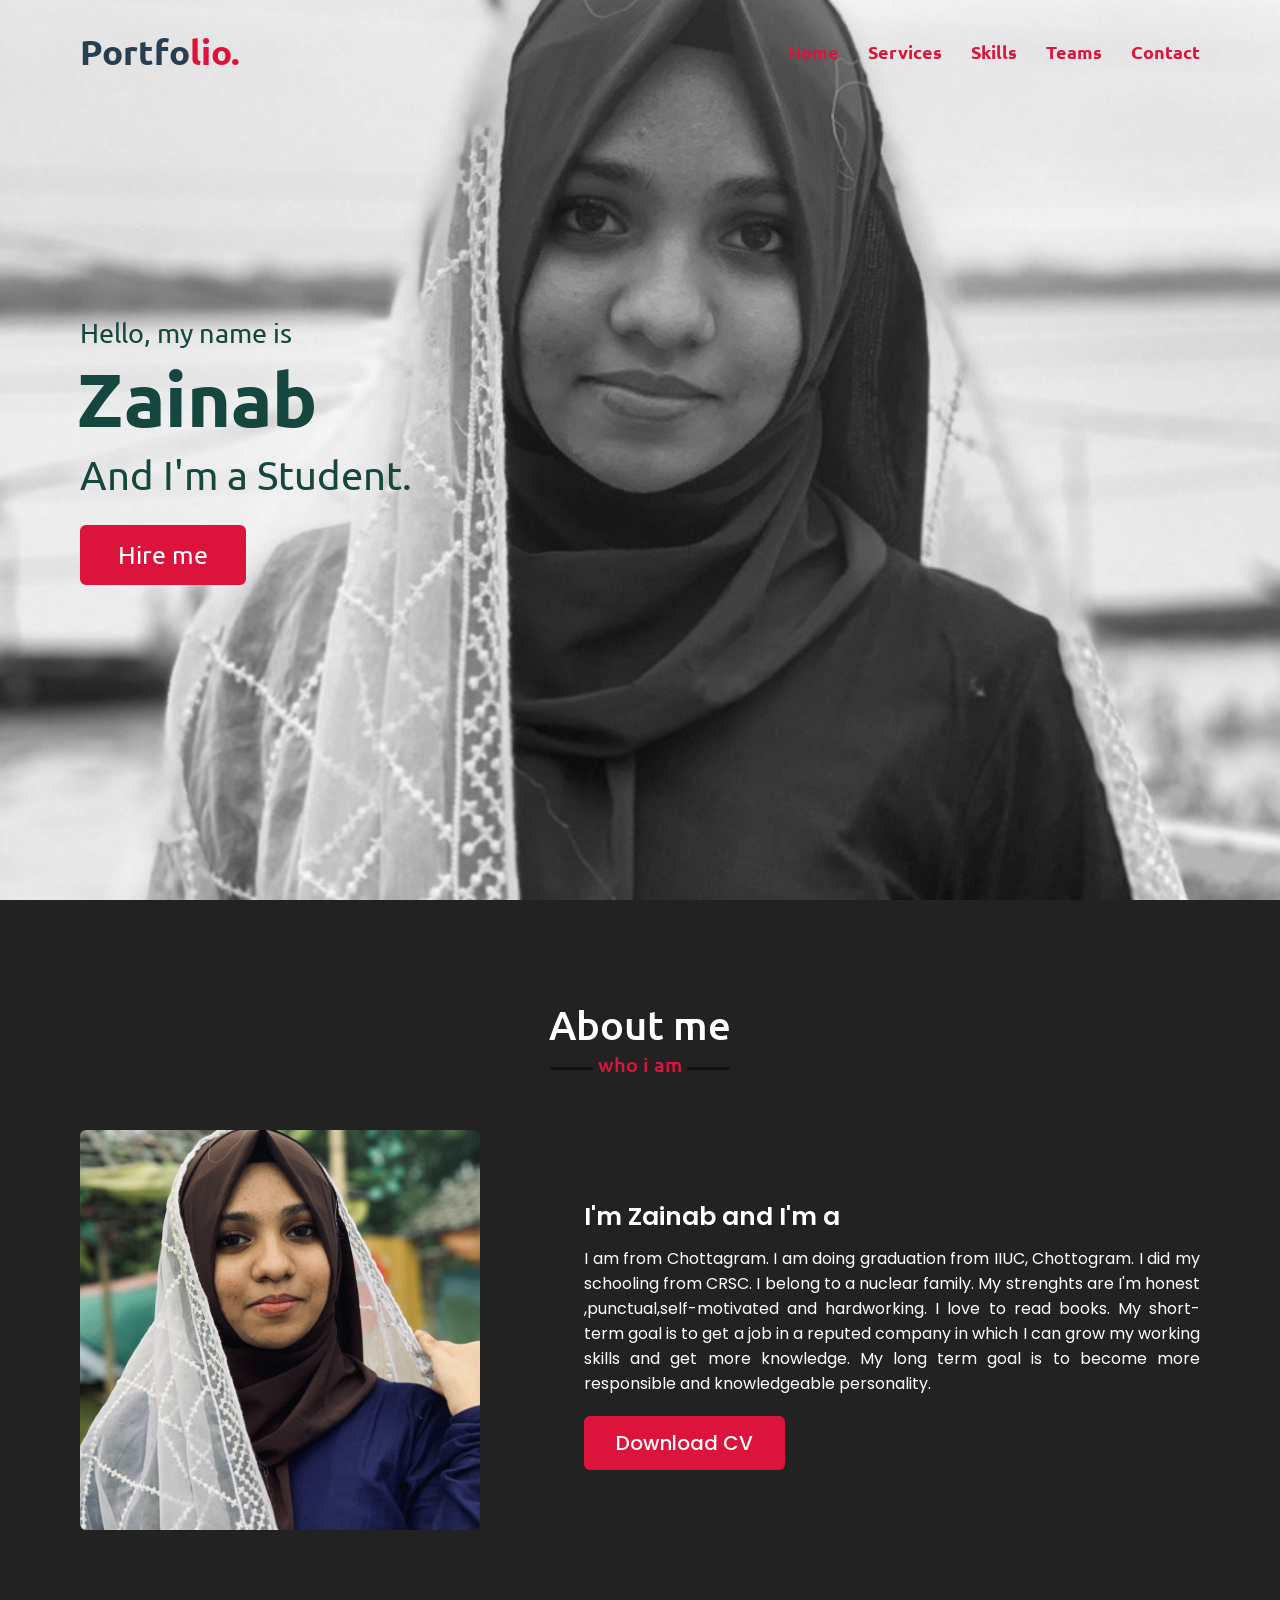
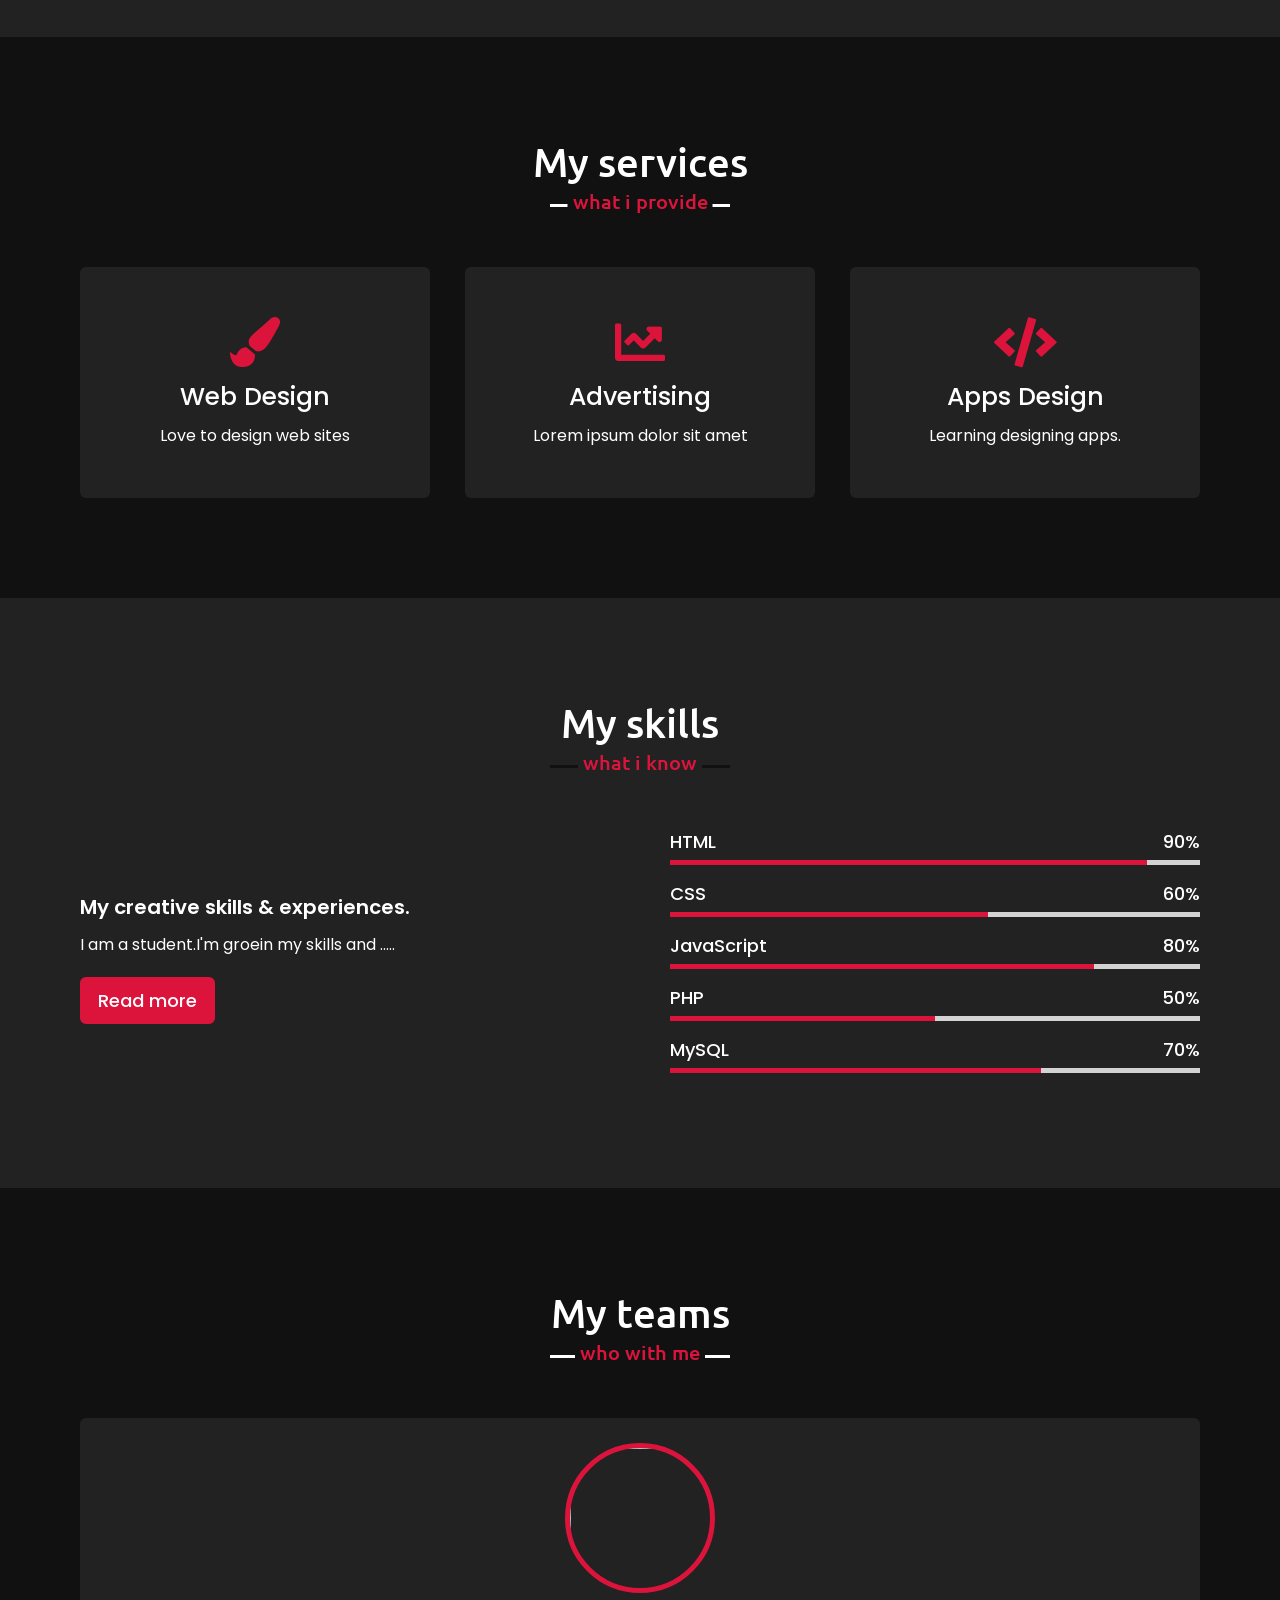
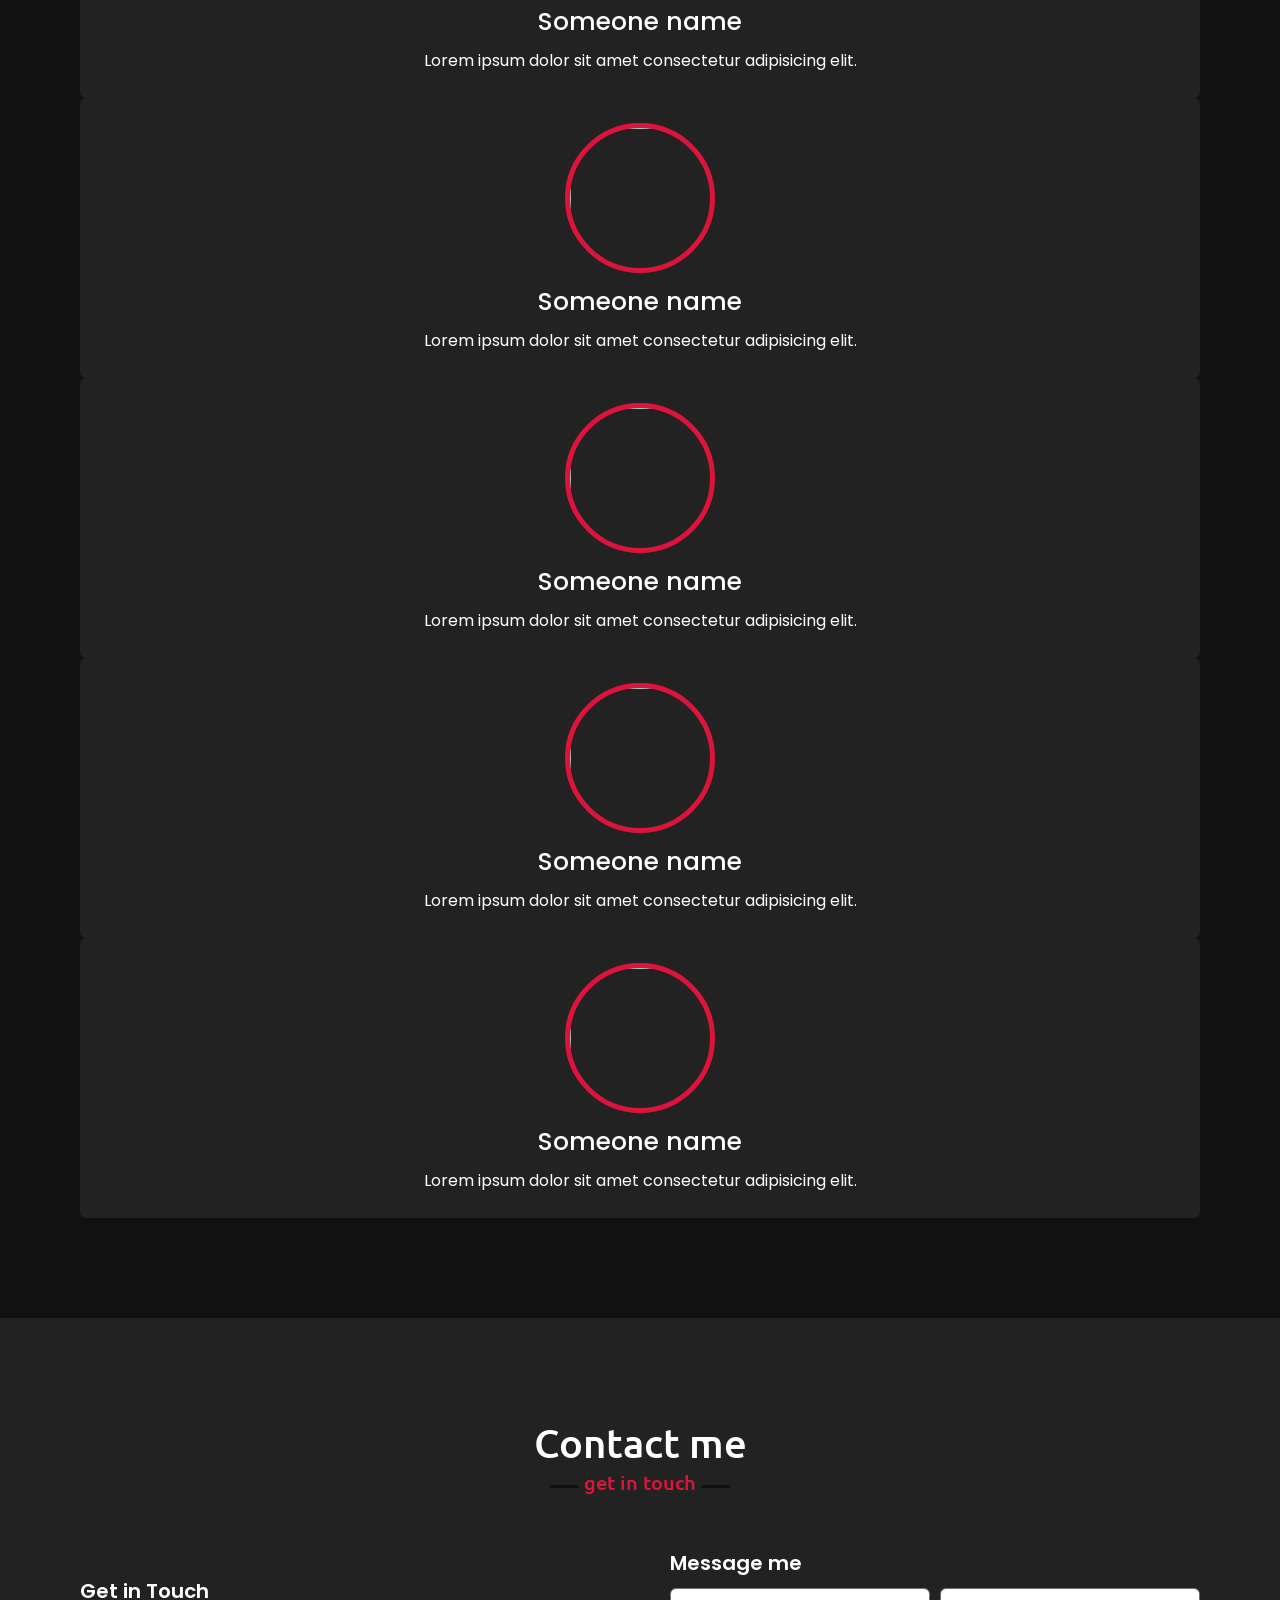
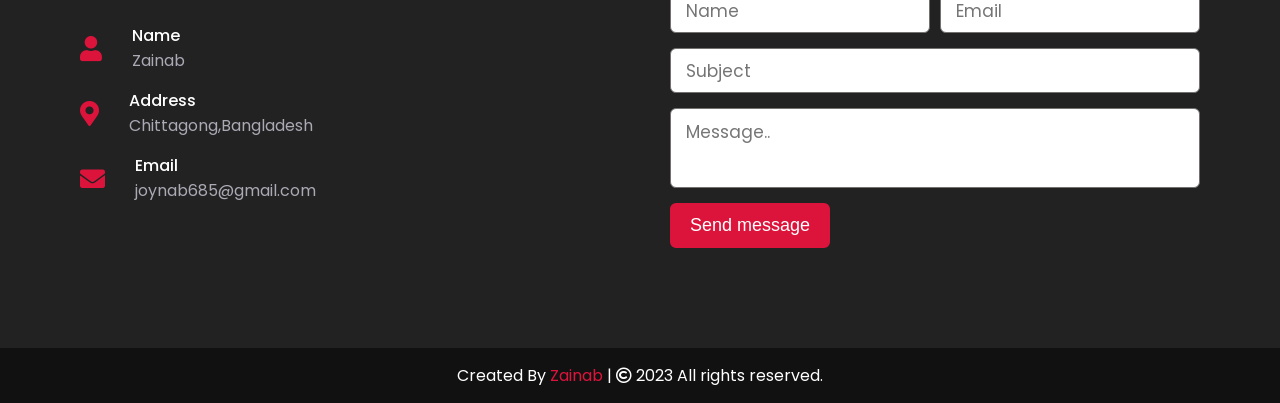
==== index.html @ d729c730 "Add files via upload" ====
<!DOCTYPE html>
<html lang="en">
<head>
    <meta charset="UTF-8">
    <meta http-equiv="X-UA-Compatible" content="IE=edge">
    <meta name="viewport" content="width=device-width, initial-scale=1.0">
    <link rel="stylesheet" href="index.css">
    <script src="index.js" defer></script>
    <link rel="stylesheet" href="https://cdnjs.cloudflare.com/ajax/libs/font-awesome/5.15.3/css/all.min.css"/>
    <title>PROTFOLIO</title>
    <link rel="shortcut icon" type="image/x-icon" href="img/moon.png">
 
</head>
<body>

    <div class="scroll-up-btn">
        <i class="fas fa-angle-up"></i>
    </div>
    <nav class="navbar">
        <div class="max-width">
            <div class="logo"><a href="#">Portfo<span>lio.</span></a></div>
            <ul class="menu">
                <li><a href="#home" class="menu-btn"><b>Home</b></a></li>
                <li><a href="#about" class="menu-btn"><b>Services</b></a></li>
                <li><a href="#skills" class="menu-btn"><b>Skills</b></a></li>
                <li><a href="#teams" class="menu-btn"><b>Teams</b></a></li>
                <li><a href="#contact" class="menu-btn"><b>Contact</b></a></li>
            </ul>
            <div class="menu-btn">
                <i class="fas fa-bars"></i>
            </div>
        </div>
    </nav>
    <!-- home section start -->
    <section class="home" id="home">
        <div class="max-width">
            <div class="home-content">
                <div class="text-1">Hello, my name is</div>
                <div class="text-2">Zainab</div>
                <div class="text-3">And I'm a Student.<span class="typing"></span></div>
                <a href="#">Hire me</a>
            </div>
        </div>
    </section>
    <!-- about section start -->
    <section class="about" id="about">
        <div class="max-width">
            <h2 class="title">About me</h2>
            <div class="about-content">
                <div class="column left">
                    <img src="img/p1.jpg" alt="">
                </div>
                <div class="column right">
                    <div class="text">I'm Zainab and I'm a <span class="typing-2"></span></div>
                    <p> I am from Chottagram. I am doing graduation from IIUC, Chottogram. I did my schooling from CRSC.
                        I belong to a nuclear family. My strenghts are I'm honest ,punctual,self-motivated and hardworking. 
                        I love to read books. My short-term goal is to get a job in a reputed company in which I can grow my working skills
                        and get more knowledge. My long term goal is to become more responsible and knowledgeable personality.</p>
                    <a href="resume.html">Download CV</a>
                </div>
            </div>
        </div>
    </section>
    <!-- services section start -->
    <section class="services" id="services">
        <div class="max-width">
            <h2 class="title">My services</h2>
            <div class="serv-content">
                <div class="card">
                    <div class="box">
                        <i class="fas fa-paint-brush"></i>
                        <div class="text">Web Design</div>
                        <p>Love to design web sites</p>
                    </div>
                </div>
                <div class="card">
                    <div class="box">
                        <i class="fas fa-chart-line"></i>
                        <div class="text">Advertising</div>
                        <p>Lorem ipsum dolor sit amet </p>
                    </div>
                </div>
                <div class="card">
                    <div class="box">
                        <i class="fas fa-code"></i>
                        <div class="text">Apps Design</div>
                        <p>Learning designing apps.</p>
                    </div>
                </div>
               </div>
            </div>
        </div>
    </section>
    <!-- skills section start -->
    <section class="skills" id="skills">
        <div class="max-width">
            <h2 class="title">My skills</h2>
            <div class="skills-content">
                <div class="column left">
                    <div class="text">My creative skills & experiences.</div>
                    <p>I am a student.I'm groein my skills and .....</p>
                    <a href="#">Read more</a>
                </div>
                <div class="column right">
                    <div class="bars">
                        <div class="info">
                            <span>HTML</span>
                            <span>90%</span>
                        </div>
                        <div class="line html"></div>
                    </div>
                    <div class="bars">
                        <div class="info">
                            <span>CSS</span>
                            <span>60%</span>
                        </div>
                        <div class="line css"></div>
                    </div>
                    <div class="bars">
                        <div class="info">
                            <span>JavaScript</span>
                            <span>80%</span>
                        </div>
                        <div class="line js"></div>
                    </div>
                    <div class="bars">
                        <div class="info">
                            <span>PHP</span>
                            <span>50%</span>
                        </div>
                        <div class="line php"></div>
                    </div>
                    <div class="bars">
                        <div class="info">
                            <span>MySQL</span>
                            <span>70%</span>
                        </div>
                        <div class="line mysql"></div>
                    </div>
                </div>
            </div>
        </div>
    </section>
    <!-- teams section start -->
    <section class="teams" id="teams">
        <div class="max-width">
            <h2 class="title">My teams</h2>
            <div class="carousel owl-carousel">
                <div class="card">
                    <div class="box">
                        <img src="images/profile-1.jpeg" alt="">
                        <div class="text">Someone name</div>
                        <p>Lorem ipsum dolor sit amet consectetur adipisicing elit.</p>
                    </div>
                </div>
                <div class="card">
                    <div class="box">
                        <img src="images/profile-2.jpeg" alt="">
                        <div class="text">Someone name</div>
                        <p>Lorem ipsum dolor sit amet consectetur adipisicing elit.</p>
                    </div>
                </div>
                <div class="card">
                    <div class="box">
                        <img src="images/profile-3.jpeg" alt="">
                        <div class="text">Someone name</div>
                        <p>Lorem ipsum dolor sit amet consectetur adipisicing elit.</p>
                    </div>
                </div>
                <div class="card">
                    <div class="box">
                        <img src="images/profile-4.jpeg" alt="">
                        <div class="text">Someone name</div>
                        <p>Lorem ipsum dolor sit amet consectetur adipisicing elit.</p>
                    </div>
                </div>
                <div class="card">
                    <div class="box">
                        <img src="images/profile-5.jpeg" alt="">
                        <div class="text">Someone name</div>
                        <p>Lorem ipsum dolor sit amet consectetur adipisicing elit.</p>
                    </div>
                </div>
            </div>
        </div>
    </section>
    <!-- contact section start -->
    <section class="contact" id="contact">
        <div class="max-width">
            <h2 class="title">Contact me</h2>
            <div class="contact-content">
                <div class="column left">
                    <div class="text">Get in Touch</div>
                    <p .............. </p>
                    <div class="icons">
                        <div class="row">
                            <i class="fas fa-user"></i>
                            <div class="info">
                                <div class="head">Name</div>
                                <div class="sub-title">Zainab</div>
                            </div>
                        </div>
                        <div class="row">
                            <i class="fas fa-map-marker-alt"></i>
                            <div class="info">
                                <div class="head">Address</div>
                                <div class="sub-title">Chittagong,Bangladesh</div>
                            </div>
                        </div>
                        <div class="row">
                            <i class="fas fa-envelope"></i>
                            <div class="info">
                                <div class="head">Email</div>
                                <div class="sub-title">joynab685@gmail.com</div>
                            </div>
                        </div>
                    </div>
                </div>
                <div class="column right">
                    <div class="text">Message me</div>
                    <form action="#">
                        <div class="fields">
                            <div class="field name">
                                <input type="text" placeholder="Name" required>
                            </div>
                            <div class="field email">
                                <input type="email" placeholder="Email" required>
                            </div>
                        </div>
                        <div class="field">
                            <input type="text" placeholder="Subject" required>
                        </div>
                        <div class="field textarea">
                            <textarea cols="30" rows="10" placeholder="Message.." required></textarea>
                        </div>
                        <div class="button-area">
                            <button type="submit">Send message</button>
                        </div>
                    </form>
                </div>
            </div>
        </div>
    </section>
    <!-- footer section start -->
    <footer>
        <span>Created By <a href="https://github.com/zainab-github">Zainab</a> | <span class="far fa-copyright"></span> 2023 All rights reserved.</span>
    </footer>





</body>
</html>
---- index.css ----
/*  import google fonts */
@import url("https://fonts.googleapis.com/css2?family=Poppins:wght@400;500;600;700&family=Ubuntu:wght@400;500;700&display=swap");
* {
  margin: 0;
  padding: 0;
  box-sizing: border-box;
  text-decoration: none;
}
body {
  background-color: #222;
  color: white;
}
html {
  scroll-behavior: smooth;
}
/* custom scroll bar */
::-webkit-scrollbar {
  width: 10px;
}
::-webkit-scrollbar-track {
  background: rgb(52, 62, 67);
}
::-webkit-scrollbar-thumb {
  background: #888;
}
::-webkit-scrollbar-thumb:hover {
  background: #555;
}
/* all similar content styling codes */
section {
  padding: 100px 0;
}
.max-width {
  max-width: 1300px;
  padding: 0 80px;
  margin: auto;
}
.about,
.services,
.skills,
.teams,
.contact,
footer {
  font-family: "Poppins", sans-serif;
}
.about .about-content,
.services .serv-content,
.skills .skills-content,
.contact .contact-content {
  display: flex;
  flex-wrap: wrap;
  align-items: center;
  justify-content: space-between;
}
section .title {
  position: relative;
  text-align: center;
  font-size: 40px;
  font-weight: 500;
  margin-bottom: 60px;
  padding-bottom: 20px;
  font-family: "Ubuntu", sans-serif;
}
section .title::before {
  content: "";
  position: absolute;
  bottom: 0px;
  left: 50%;
  width: 180px;
  height: 3px;
  background: #111;
  transform: translateX(-50%);
}
section .title::after {
  position: absolute;
  bottom: -8px;
  left: 50%;
  font-size: 20px;
  color: crimson;
  padding: 0 5px;
  background: #222;
  transform: translateX(-50%);
}
/* navbar styling */
.navbar {
  position: fixed;
  width: 100%;
  z-index: 999;
  padding: 30px 0;
  font-family: "Ubuntu", sans-serif;
  transition: all 0.3s ease;
}
.navbar.sticky {
  padding: 15px 0;
  background: crimson;
}
.navbar .max-width {
  display: flex;
  align-items: center;
  justify-content: space-between;
}
.navbar .logo a {
  color: #273f4e;
  font-size: 35px;
  font-weight: 600;
}
.navbar .logo a span {
  color: crimson;
  transition: all 0.3s ease;
}
.navbar.sticky .logo a span {
  color: #2d1515;
}
.navbar .menu li {
  list-style: none;
  display: inline-block;
}
.navbar .menu li a {
  display: block;
  color: crimson;
  font-size: 18px;
  font-weight: 500;
  margin-left: 25px;
  transition: color 0.3s ease;
}
.navbar .menu li a:hover {
  color: #273f4e;
}
.navbar.sticky .menu li a:hover {
  color: #fff;
}
/* menu btn styling */
.menu-btn {
  color: #1e3e52;
  font-size: 23px;
  cursor: pointer;
  display: none;
}
.scroll-up-btn {
  position: fixed;
  height: 45px;
  width: 42px;
  background: crimson;
  right: 30px;
  bottom: 10px;
  text-align: center;
  line-height: 45px;
  color: #fff;
  z-index: 9999;
  font-size: 30px;
  border-radius: 6px;
  border-bottom-width: 2px;
  cursor: pointer;
  opacity: 0;
  pointer-events: none;
  transition: all 0.3s ease;
}
.scroll-up-btn.show {
  bottom: 30px;
  opacity: 1;
  pointer-events: auto;
}
.scroll-up-btn:hover {
  filter: brightness(90%);
}
/* home section styling */
.home {
  display: flex;
  background: url("img/s3.jpg") no-repeat center;
  height: 100vh;
  color: #16473e;
  min-height: 500px;
  background-size: cover;
  background-attachment: fixed;
  font-family: "Ubuntu", sans-serif;
}
.home .max-width {
  width: 100%;
  display: flex;
}
.home .max-width .row {
  margin-right: 0;
}
.home .home-content .text-1 {
  font-size: 27px;
}
.home .home-content .text-2 {
  font-size: 75px;
  font-weight: 600;
  margin-left: -3px;
}
.home .home-content .text-3 {
  font-size: 40px;
  margin: 5px 0;
}
.home .home-content .text-3 span {
  color: crimson;
  font-weight: 500;
}
.home .home-content a {
  display: inline-block;
  background: crimson;
  color: #fff;
  font-size: 25px;
  padding: 12px 36px;
  margin-top: 20px;
  font-weight: 400;
  border-radius: 6px;
  border: 2px solid crimson;
  transition: all 0.3s ease;
}
.home .home-content a:hover {
  color: crimson;
  background: none;
}
/* about section styling */
.about .title::after {
  content: "who i am";
}
.about .about-content .left {
  width: 45%;
}
.about .about-content .left img {
  height: 400px;
  width: 400px;
  object-fit: cover;
  border-radius: 6px;
}
.about .about-content .right {
  width: 55%;
}
.about .about-content .right .text {
  font-size: 25px;
  font-weight: 600;
  margin-bottom: 10px;
}
.about .about-content .right .text span {
  color: crimson;
}
.about .about-content .right p {
  text-align: justify;
}
.about .about-content .right a {
  display: inline-block;
  background: crimson;
  color: #fff;
  font-size: 20px;
  font-weight: 500;
  padding: 10px 30px;
  margin-top: 20px;
  border-radius: 6px;
  border: 2px solid crimson;
  transition: all 0.3s ease;
}
.about .about-content .right a:hover {
  color: crimson;
  background: none;
}
/* services section styling */
.services,
.teams {
  color: #fff;
  background: #111;
}
.services .title::before,
.teams .title::before {
  background: #fff;
}
.services .title::after,
.teams .title::after {
  background: #111;
  content: "what i provide";
}
.services .serv-content .card {
  width: calc(33% - 20px);
  background: #222;
  text-align: center;
  border-radius: 6px;
  padding: 50px 25px;
  cursor: pointer;
  transition: all 0.3s ease;
}
.services .serv-content .card:hover {
  background: crimson;
}
.services .serv-content .card .box {
  transition: all 0.3s ease;
}
.services .serv-content .card:hover .box {
  transform: scale(1.05);
}
.services .serv-content .card i {
  font-size: 50px;
  color: crimson;
  transition: color 0.3s ease;
}
.services .serv-content .card:hover i {
  color: #fff;
}
.services .serv-content .card .text {
  font-size: 25px;
  font-weight: 500;
  margin: 10px 0 7px 0;
}
/* skills section styling */
.skills .title::after {
  content: "what i know";
}
.skills .skills-content .column {
  width: calc(50% - 30px);
}
.skills .skills-content .left .text {
  font-size: 20px;
  font-weight: 600;
  margin-bottom: 10px;
}
.skills .skills-content .left p {
  text-align: justify;
}
.skills .skills-content .left a {
  display: inline-block;
  background: crimson;
  color: #fff;
  font-size: 18px;
  font-weight: 500;
  padding: 8px 16px;
  margin-top: 20px;
  border-radius: 6px;
  border: 2px solid crimson;
  transition: all 0.3s ease;
}
.skills .skills-content .left a:hover {
  color: crimson;
  background: none;
}
.skills .skills-content .right .bars {
  margin-bottom: 15px;
}
.skills .skills-content .right .info {
  display: flex;
  margin-bottom: 5px;
  align-items: center;
  justify-content: space-between;
}
.skills .skills-content .right span {
  font-weight: 500;
  font-size: 18px;
}
.skills .skills-content .right .line {
  height: 5px;
  width: 100%;
  background: lightgrey;
  position: relative;
}
.skills .skills-content .right .line::before {
  content: "";
  position: absolute;
  height: 100%;
  left: 0;
  top: 0;
  background: crimson;
}
.skills-content .right .html::before {
  width: 90%;
}
.skills-content .right .css::before {
  width: 60%;
}
.skills-content .right .js::before {
  width: 80%;
}
.skills-content .right .php::before {
  width: 50%;
}
.skills-content .right .mysql::before {
  width: 70%;
}
/* teams section styling */
.teams .title::after {
  content: "who with me";
}
.teams .carousel .card {
  background: #222;
  border-radius: 6px;
  padding: 25px 35px;
  text-align: center;
  overflow: hidden;
  transition: all 0.3s ease;
}
.teams .carousel .card:hover {
  background: crimson;
}
.teams .carousel .card .box {
  display: flex;
  flex-direction: column;
  align-items: center;
  justify-content: center;
  transition: all 0.3s ease;
}
.teams .carousel .card:hover .box {
  transform: scale(1.05);
}
.teams .carousel .card .text {
  font-size: 25px;
  font-weight: 500;
  margin: 10px 0 7px 0;
}
.teams .carousel .card img {
  height: 150px;
  width: 150px;
  object-fit: cover;
  border-radius: 50%;
  border: 5px solid crimson;
  transition: all 0.3s ease;
}
.teams .carousel .card:hover img {
  border-color: #fff;
}
.owl-dots {
  text-align: center;
  margin-top: 20px;
}
.owl-dot {
  height: 13px;
  width: 13px;
  margin: 0 5px;
  outline: none !important;
  border-radius: 50%;
  border: 2px solid crimson !important;
  transition: all 0.3s ease;
}
.owl-dot.active {
  width: 35px;
  border-radius: 14px;
}
.owl-dot.active,
.owl-dot:hover {
  background: crimson !important;
}
/* contact section styling */
.contact .title::after {
  content: "get in touch";
}
.contact .contact-content .column {
  width: calc(50% - 30px);
}
.contact .contact-content .text {
  font-size: 20px;
  font-weight: 600;
  margin-bottom: 10px;
}
.contact .contact-content .left p {
  text-align: justify;
}
.contact .contact-content .left .icons {
  margin: 10px 0;
}
.contact .contact-content .row {
  display: flex;
  height: 65px;
  align-items: center;
}
.contact .contact-content .row .info {
  margin-left: 30px;
}
.contact .contact-content .row i {
  font-size: 25px;
  color: crimson;
}
.contact .contact-content .info .head {
  font-weight: 500;
}
.contact .contact-content .info .sub-title {
  color: #aba9b4;
}
.contact .right form .fields {
  display: flex;
}
.contact .right form .field,
.contact .right form .fields .field {
  height: 45px;
  width: 100%;
  margin-bottom: 15px;
}
.contact .right form .textarea {
  height: 80px;
  width: 100%;
}
.contact .right form .name {
  margin-right: 10px;
}
.contact .right form .field input,
.contact .right form .textarea textarea {
  height: 100%;
  width: 100%;
  border: 1px solid rgb(115, 112, 112);
  border-radius: 6px;
  outline: none;
  padding: 0 15px;
  font-size: 17px;
  font-family: "Poppins", sans-serif;
  transition: all 0.3s ease;
}
.contact .right form .field input:focus,
.contact .right form .textarea textarea:focus {
  border-color: #605c5c;
}
.contact .right form .textarea textarea {
  padding-top: 10px;
  resize: none;
}
.contact .right form .button-area {
  display: flex;
  align-items: center;
}
.right form .button-area button {
  color: #fff;
  display: block;
  width: 160px !important;
  height: 45px;
  outline: none;
  font-size: 18px;
  font-weight: 500;
  border-radius: 6px;
  cursor: pointer;
  flex-wrap: nowrap;
  background: crimson;
  border: 2px solid crimson;
  transition: all 0.3s ease;
}
.right form .button-area button:hover {
  color: crimson;
  background: none;
}
/* footer section styling */
footer {
  background: #111;
  padding: 15px 23px;
  color: #fff;
  text-align: center;
}
footer span a {
  color: crimson;
  text-decoration: none;
}
footer span a:hover {
  text-decoration: underline;
}
/* responsive media query start */
@media (max-width: 1104px) {
  .about .about-content .left img {
    height: 350px;
    width: 350px;
  }
}
@media (max-width: 991px) {
  .max-width {
    padding: 0 50px;
  }
}
@media (max-width: 947px) {
  .menu-btn {
    display: block;
    z-index: 999;
  }
  .menu-btn i.active:before {
    content: "\f00d";
  }
  .navbar .menu {
    position: fixed;
    height: 100vh;
    width: 100%;
    left: -100%;
    top: 0;
    background: #111;
    text-align: center;
    padding-top: 80px;
    transition: all 0.3s ease;
  }
  .navbar .menu.active {
    left: 0;
  }
  .navbar .menu li {
    display: block;
  }
  .navbar .menu li a {
    display: inline-block;
    margin: 20px 0;
    font-size: 25px;
  }
  .home .home-content .text-2 {
    font-size: 70px;
  }
  .home .home-content .text-3 {
    font-size: 35px;
  }
  .home .home-content a {
    font-size: 23px;
    padding: 10px 30px;
  }
  .max-width {
    max-width: 930px;
  }
  .about .about-content .column {
    width: 100%;
  }
  .about .about-content .left {
    display: flex;
    justify-content: center;
    margin: 0 auto 60px;
  }
  .about .about-content .right {
    flex: 100%;
  }
  .services .serv-content .card {
    width: calc(50% - 10px);
    margin-bottom: 20px;
  }
  .skills .skills-content .column,
  .contact .contact-content .column {
    width: 100%;
    margin-bottom: 35px;
  }
}
@media (max-width: 690px) {
  .max-width {
    padding: 0 23px;
  }
  .home .home-content .text-2 {
    font-size: 60px;
  }
  .home .home-content .text-3 {
    font-size: 32px;
  }
  .home .home-content a {
    font-size: 20px;
  }
  .services .serv-content .card {
    width: 100%;
  }
}
@media (max-width: 500px) {
  .home .home-content .text-2 {
    font-size: 50px;
  }
  .home .home-content .text-3 {
    font-size: 27px;
  }
  .about .about-content .right .text,
  .skills .skills-content .left .text {
    font-size: 19px;
  }
  .contact .right form .fields {
    flex-direction: column;
  }
  .contact .right form .name,
  .contact .right form .email {
    margin: 0;
  }
  .right form .error-box {
    width: 150px;
  }
  .scroll-up-btn {
    right: 15px;
    bottom: 15px;
    height: 38px;
    width: 35px;
    font-size: 23px;
    line-height: 38px;
  }
}
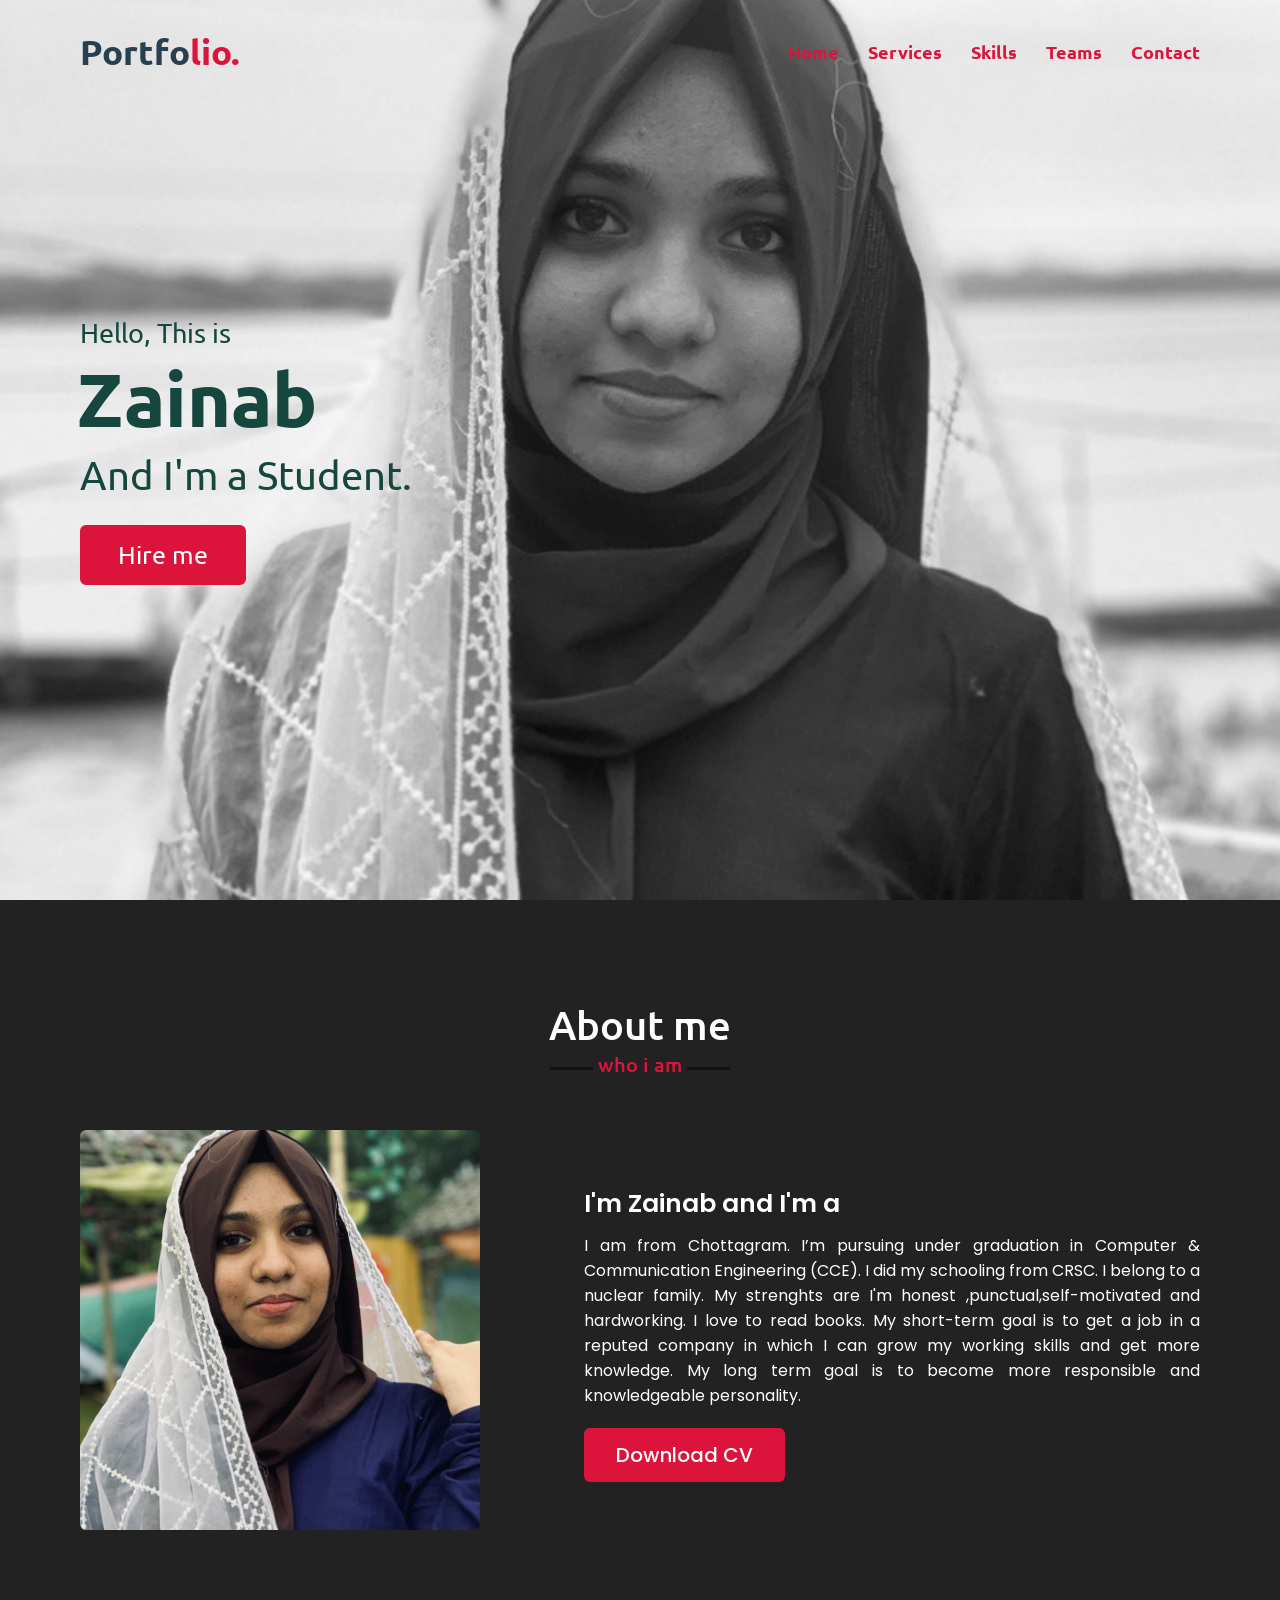
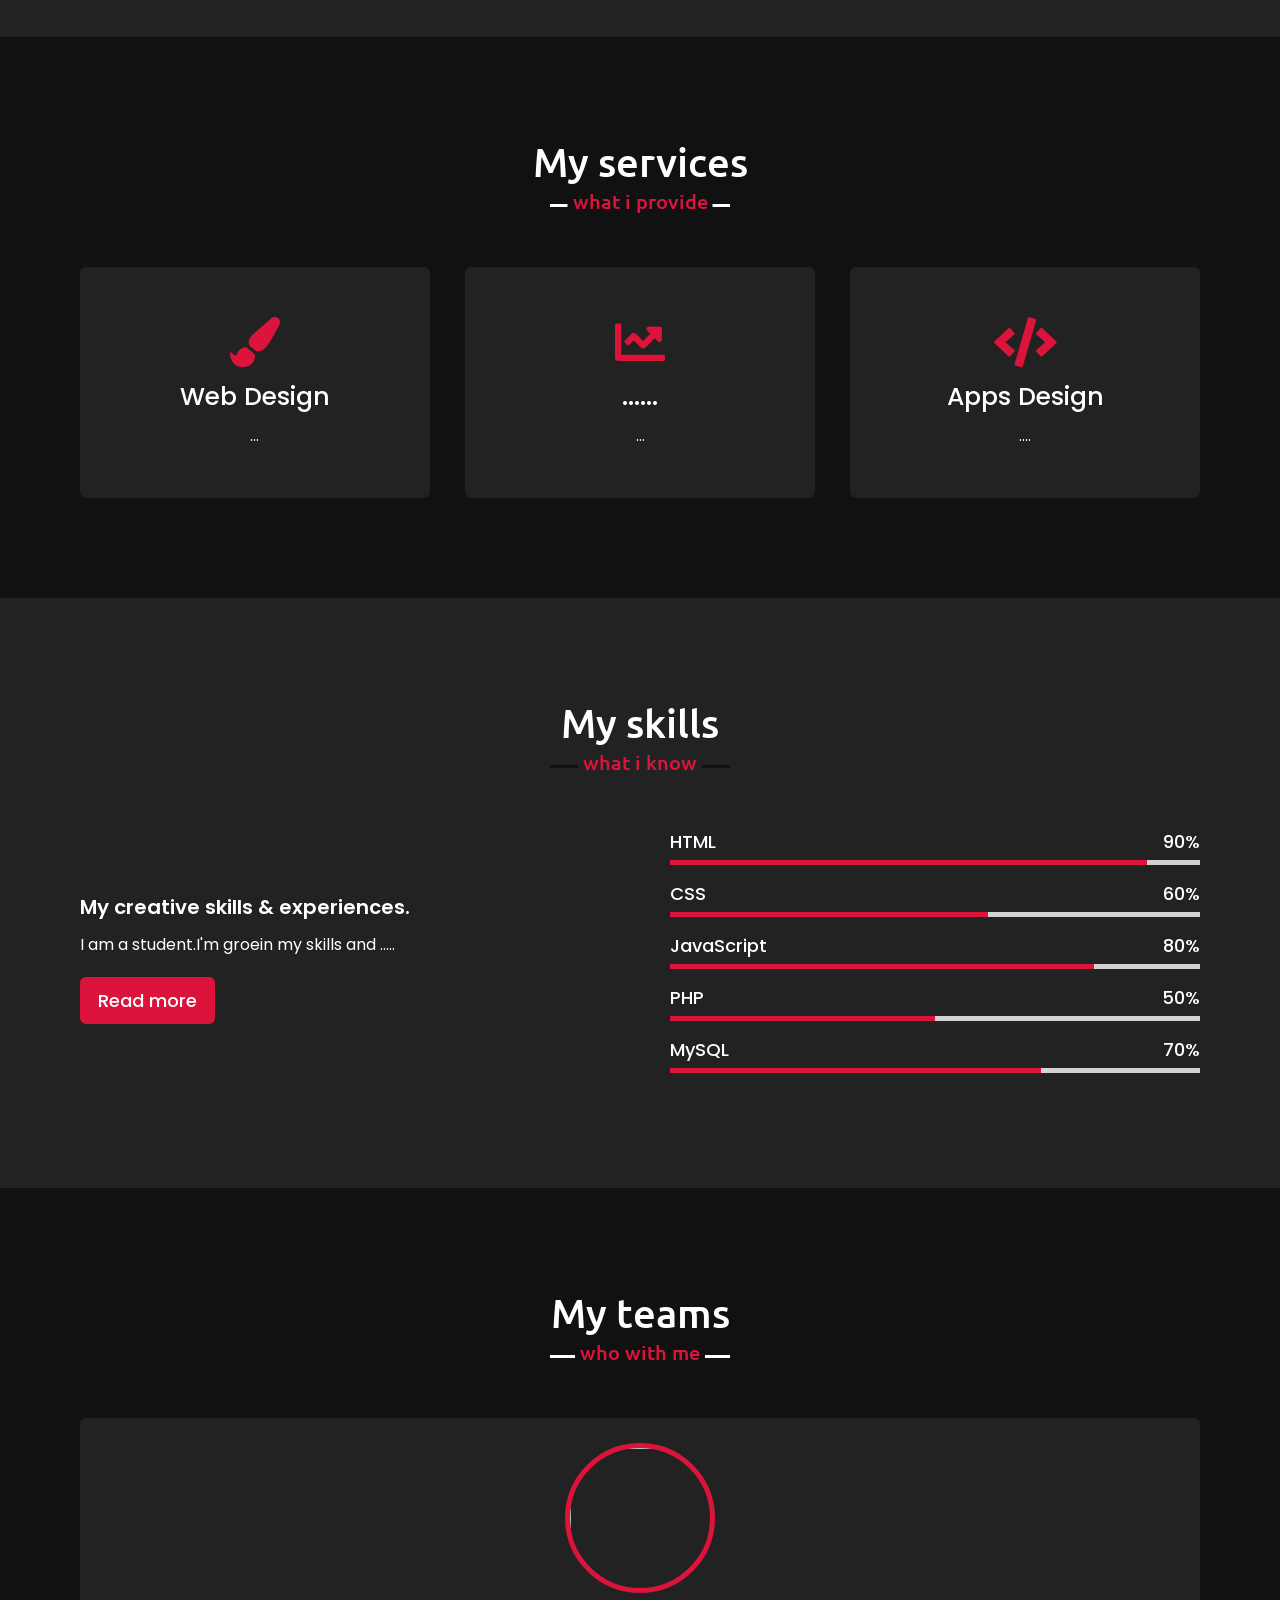
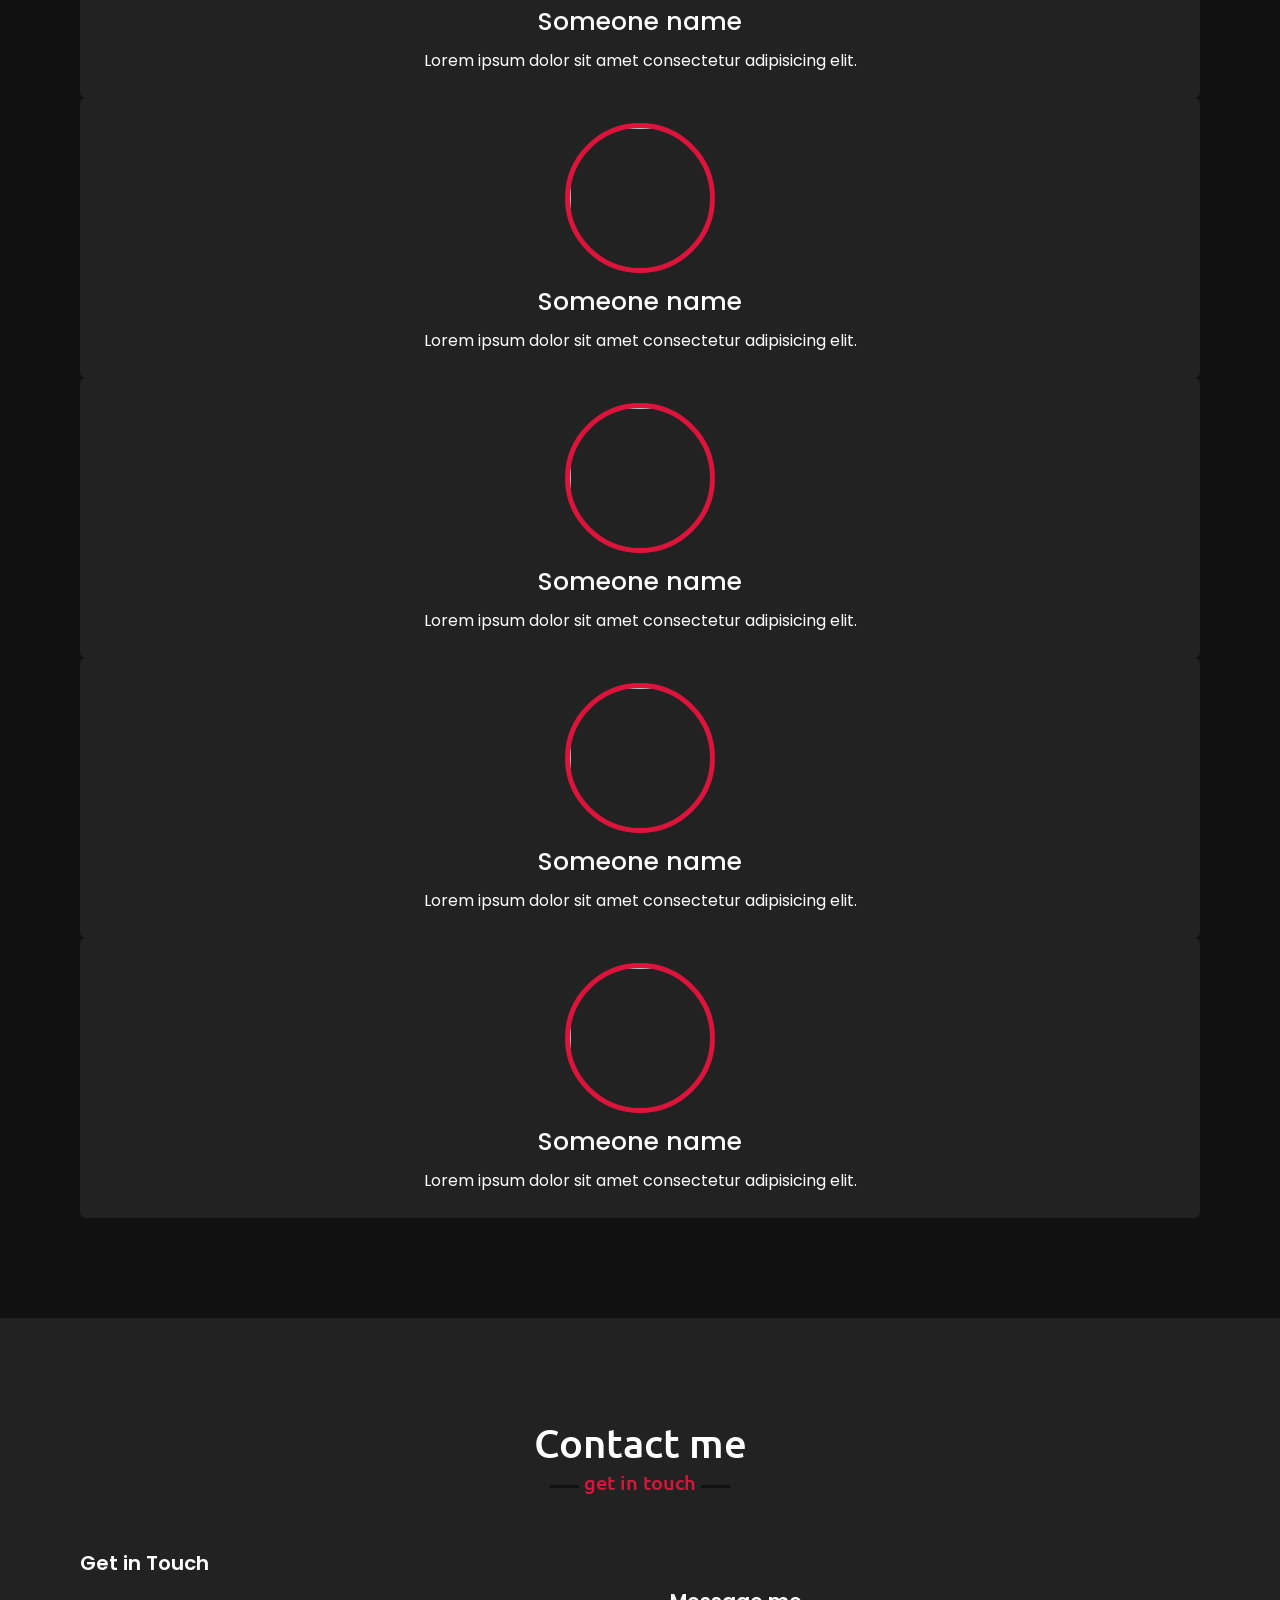
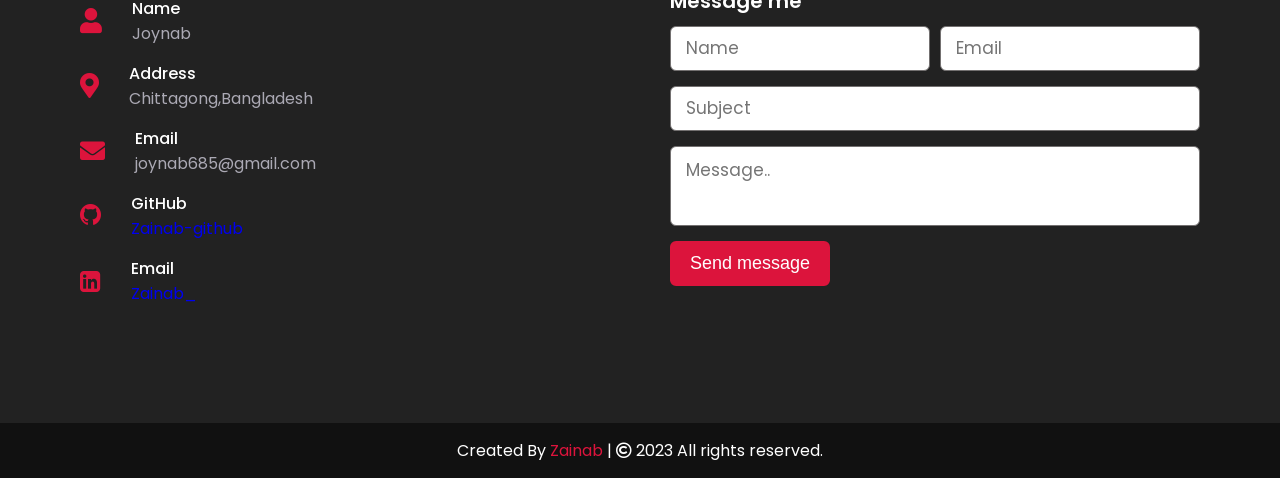
==== commit dac14fac: "Update index.html" ====
--- a/index.html
+++ b/index.html
@@ -6,7 +6,11 @@
     <meta name="viewport" content="width=device-width, initial-scale=1.0">
     <link rel="stylesheet" href="index.css">
     <script src="index.js" defer></script>
+    <meta name='viewport' content='width=device-width, initial-scale=1'>
+<script src='https://kit.fontawesome.com/a076d05399.js' crossorigin='anonymous'></script>
     <link rel="stylesheet" href="https://cdnjs.cloudflare.com/ajax/libs/font-awesome/5.15.3/css/all.min.css"/>
+    <meta name="viewport" content="width=device-width, initial-scale=1">
+<link rel="stylesheet" href="https://cdnjs.cloudflare.com/ajax/libs/font-awesome/4.7.0/css/font-awesome.min.css">
     <title>PROTFOLIO</title>
     <link rel="shortcut icon" type="image/x-icon" href="img/moon.png">
  
@@ -35,7 +39,7 @@
     <section class="home" id="home">
         <div class="max-width">
             <div class="home-content">
-                <div class="text-1">Hello, my name is</div>
+                <div class="text-1">Hello, This is</div>
                 <div class="text-2">Zainab</div>
                 <div class="text-3">And I'm a Student.<span class="typing"></span></div>
                 <a href="#">Hire me</a>
@@ -52,7 +56,7 @@
                 </div>
                 <div class="column right">
                     <div class="text">I'm Zainab and I'm a <span class="typing-2"></span></div>
-                    <p> I am from Chottagram. I am doing graduation from IIUC, Chottogram. I did my schooling from CRSC.
+                    <p> I am from Chottagram. I’m pursuing under graduation in Computer & Communication Engineering (CCE). I did my schooling from CRSC.
                         I belong to a nuclear family. My strenghts are I'm honest ,punctual,self-motivated and hardworking. 
                         I love to read books. My short-term goal is to get a job in a reputed company in which I can grow my working skills
                         and get more knowledge. My long term goal is to become more responsible and knowledgeable personality.</p>
@@ -70,21 +74,21 @@
                     <div class="box">
                         <i class="fas fa-paint-brush"></i>
                         <div class="text">Web Design</div>
-                        <p>Love to design web sites</p>
+                        <p> ...  </p>
                     </div>
                 </div>
                 <div class="card">
                     <div class="box">
                         <i class="fas fa-chart-line"></i>
-                        <div class="text">Advertising</div>
-                        <p>Lorem ipsum dolor sit amet </p>
+                        <div class="text">......</div>
+                        <p> ...  </p>
                     </div>
                 </div>
                 <div class="card">
                     <div class="box">
                         <i class="fas fa-code"></i>
                         <div class="text">Apps Design</div>
-                        <p>Learning designing apps.</p>
+                        <p>....</p>
                     </div>
                 </div>
                </div>
@@ -197,7 +201,7 @@
                             <i class="fas fa-user"></i>
                             <div class="info">
                                 <div class="head">Name</div>
-                                <div class="sub-title">Zainab</div>
+                                <div class="sub-title">Joynab</div>
                             </div>
                         </div>
                         <div class="row">
@@ -214,6 +218,21 @@
                                 <div class="sub-title">joynab685@gmail.com</div>
                             </div>
                         </div>
+                        <div class="row">
+                              <i class="fa fa-github"></i>
+                            <div class="info">
+                                <div class="head" > GitHub</div>
+                                <div class="sub-title"><a href="https://github.com/zainab-github">Zainab-github</a></div>
+                            </div>
+                        </div>
+                        <div class="row">
+                            <i class="fa fa-linkedin-square" style="font-size:24px"></i>
+                            <div class="info">
+                                <div class="head">Email</div>
+                                <div class="sub-title"><a href="https://github.com/zainab-github">Zainab_</a></div>
+                            </div>
+                        </div>
+                        
                     </div>
                 </div>
                 <div class="column right">
@@ -243,7 +262,7 @@
     </section>
     <!-- footer section start -->
     <footer>
-        <span>Created By <a href="https://github.com/zainab-github">Zainab</a> | <span class="far fa-copyright"></span> 2023 All rights reserved.</span>
+        <span>Created By <a href="https://www.facebook.com/profile.php?id=100056772430591&mibextid=LQQJ4d">Zainab</a> | <span class="far fa-copyright"></span> 2023 All rights reserved.</span>
     </footer>
 
 
@@ -251,4 +270,4 @@
 
 
 </body>
-</html>+</html>
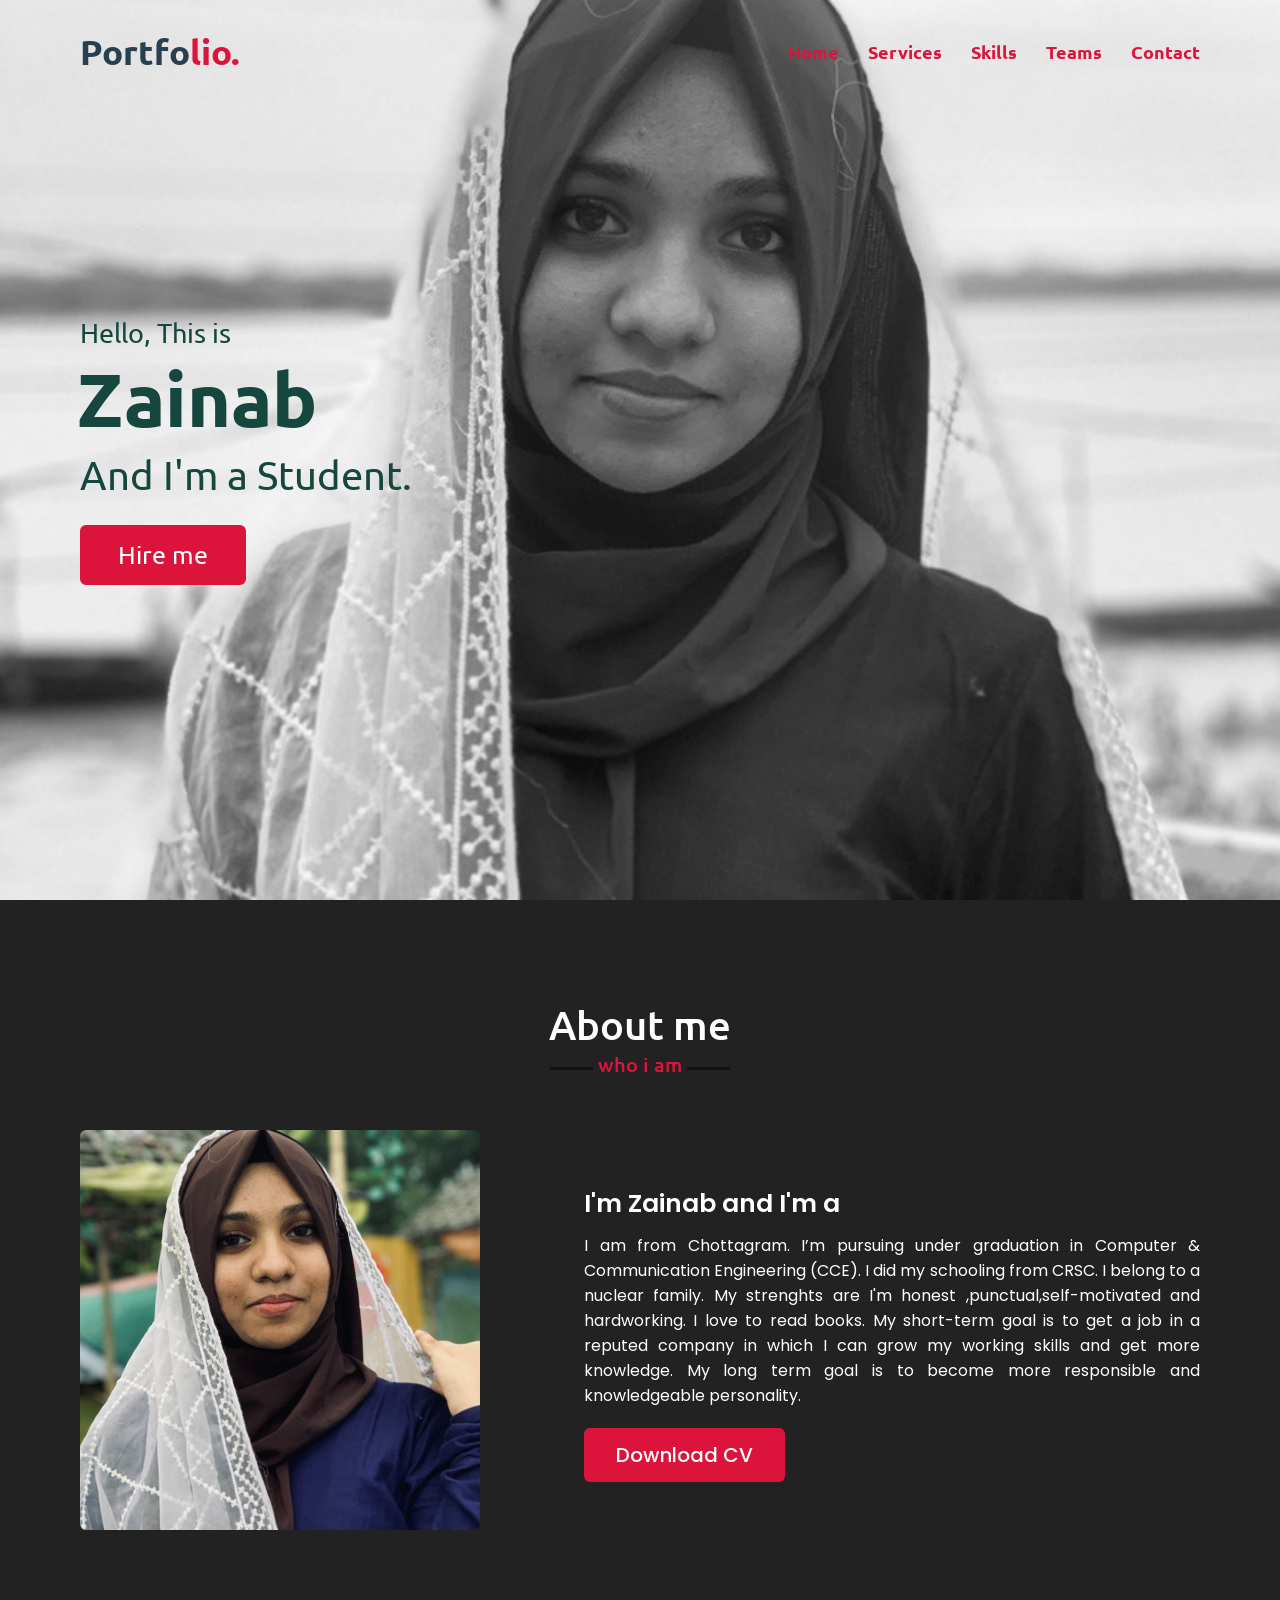
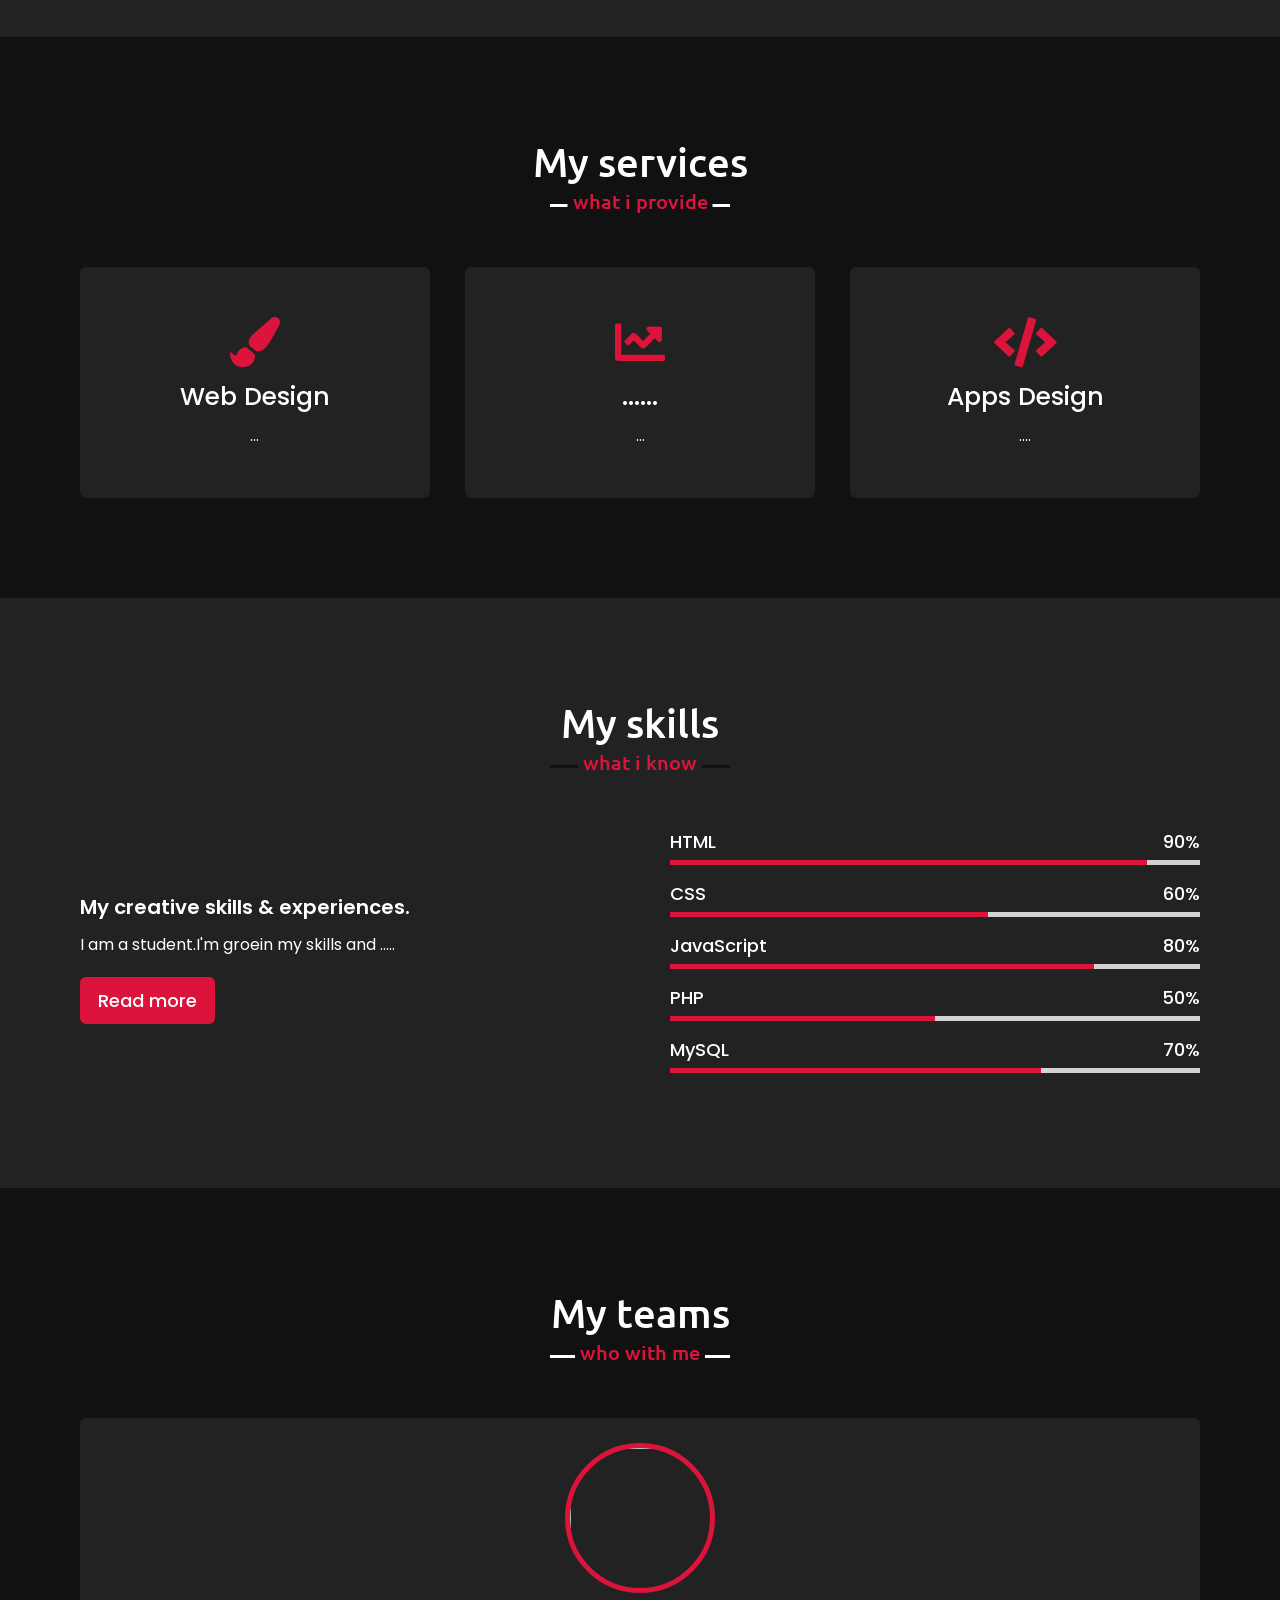
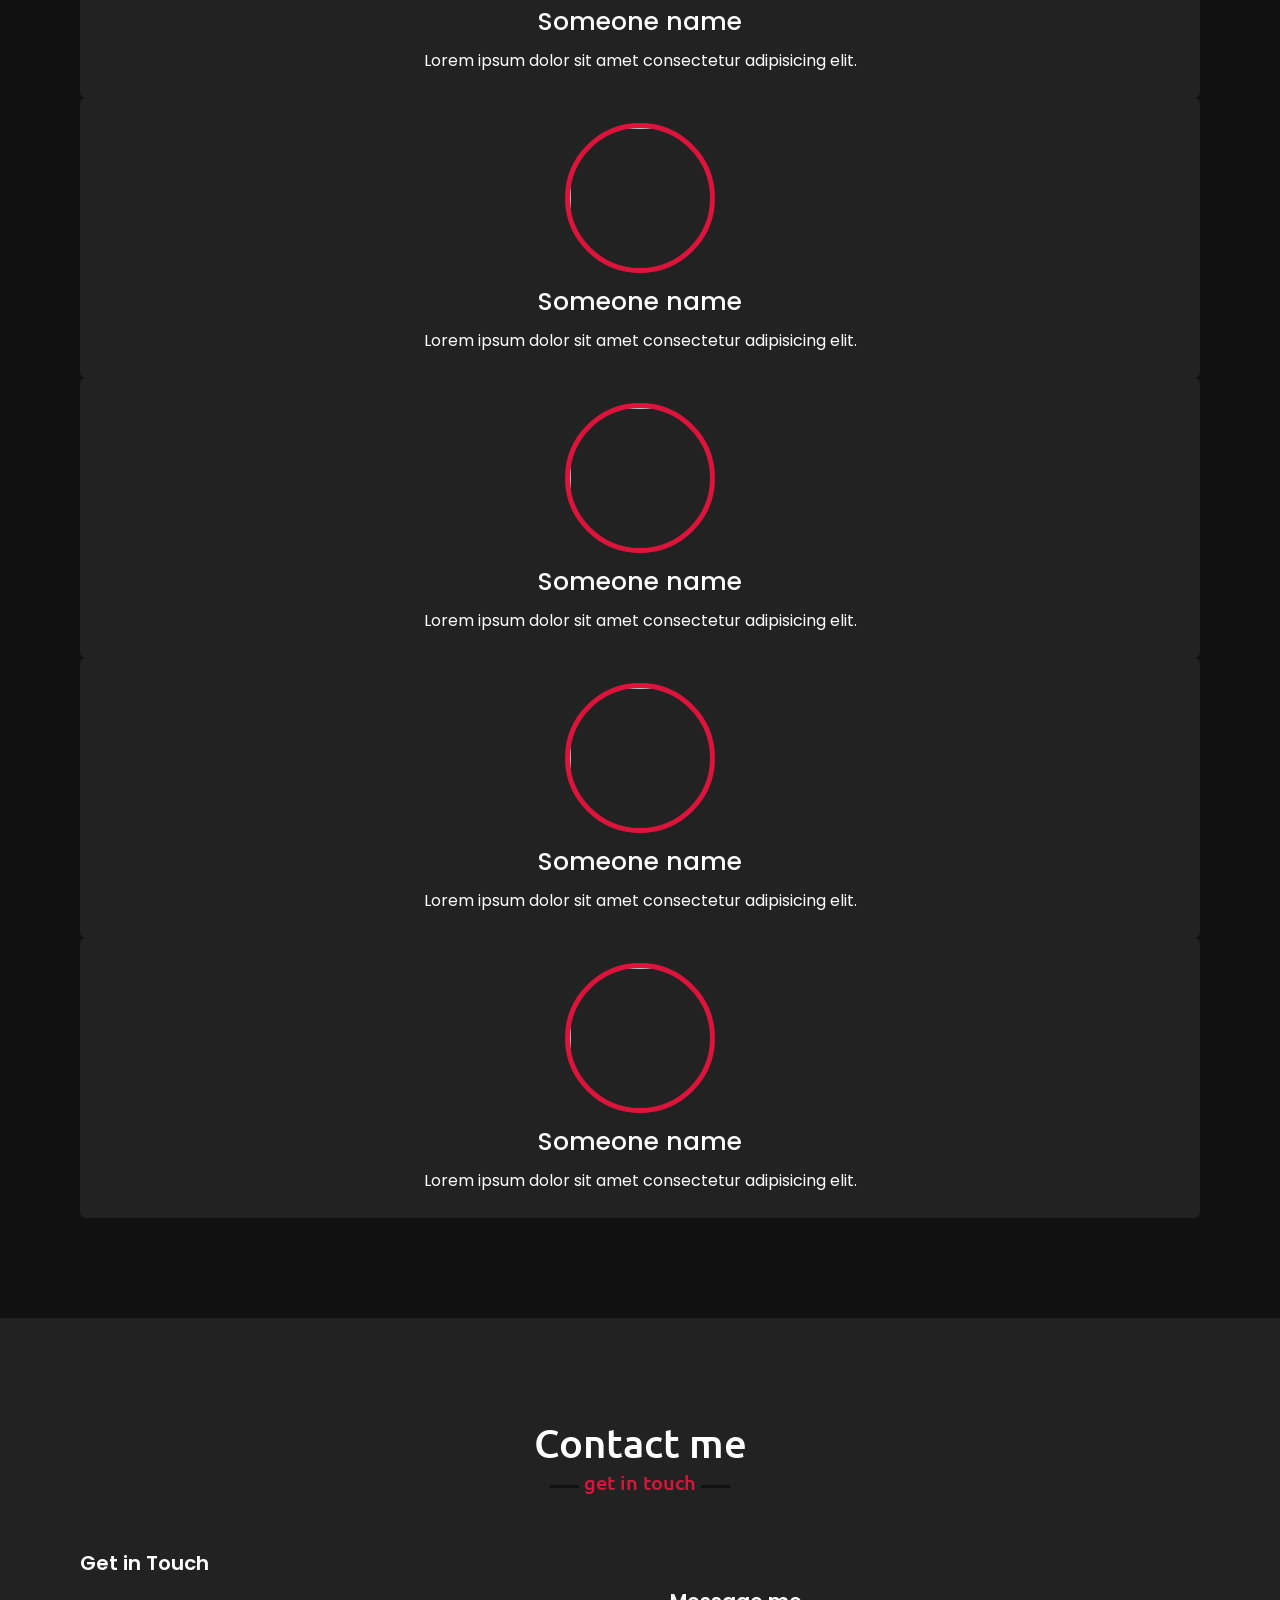
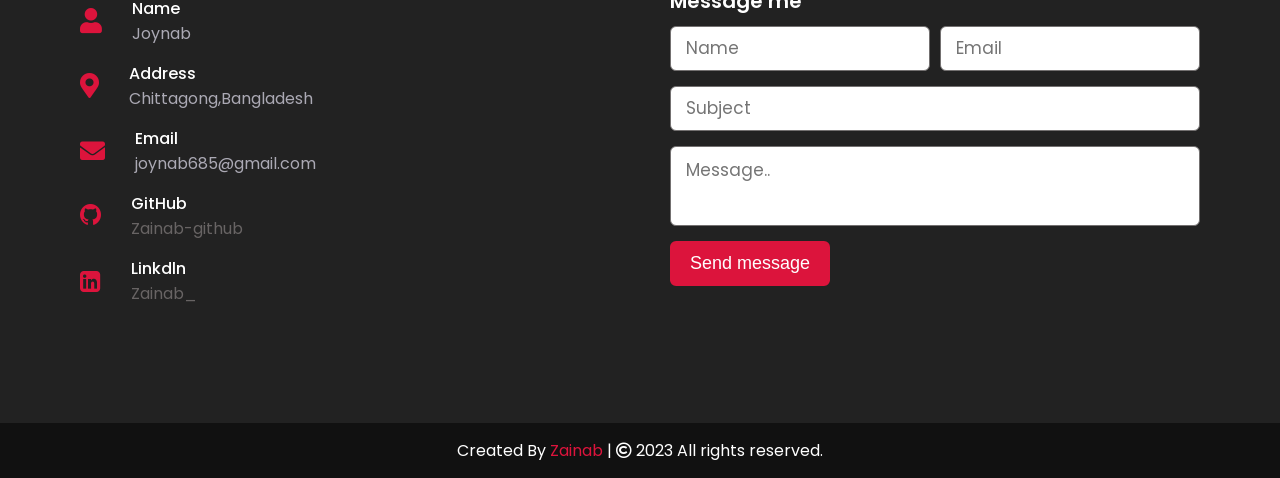
==== commit f9520074: "Update index.html" ====
--- a/index.html
+++ b/index.html
@@ -228,8 +228,8 @@
                         <div class="row">
                             <i class="fa fa-linkedin-square" style="font-size:24px"></i>
                             <div class="info">
-                                <div class="head">Email</div>
-                                <div class="sub-title"><a href="https://github.com/zainab-github">Zainab_</a></div>
+                                <div class="head">Linkdln</div>
+                                <div class="sub-title"><a href="https://www.linkedin.com/feed/">Zainab_</a></div>
                             </div>
                         </div>
                         
--- a/index.css
+++ b/index.css
@@ -164,6 +164,11 @@
   filter: brightness(90%);
 }
 /* home section styling */
+img {
+  height: 100%;
+  width: 100%;
+  object-fit: cover;
+}
 .home {
   display: flex;
   background: url("img/s3.jpg") no-repeat center;
@@ -531,6 +536,9 @@
 .right form .button-area button:hover {
   color: crimson;
   background: none;
+}
+.row a{
+  color:#686464
 }
 /* footer section styling */
 footer {
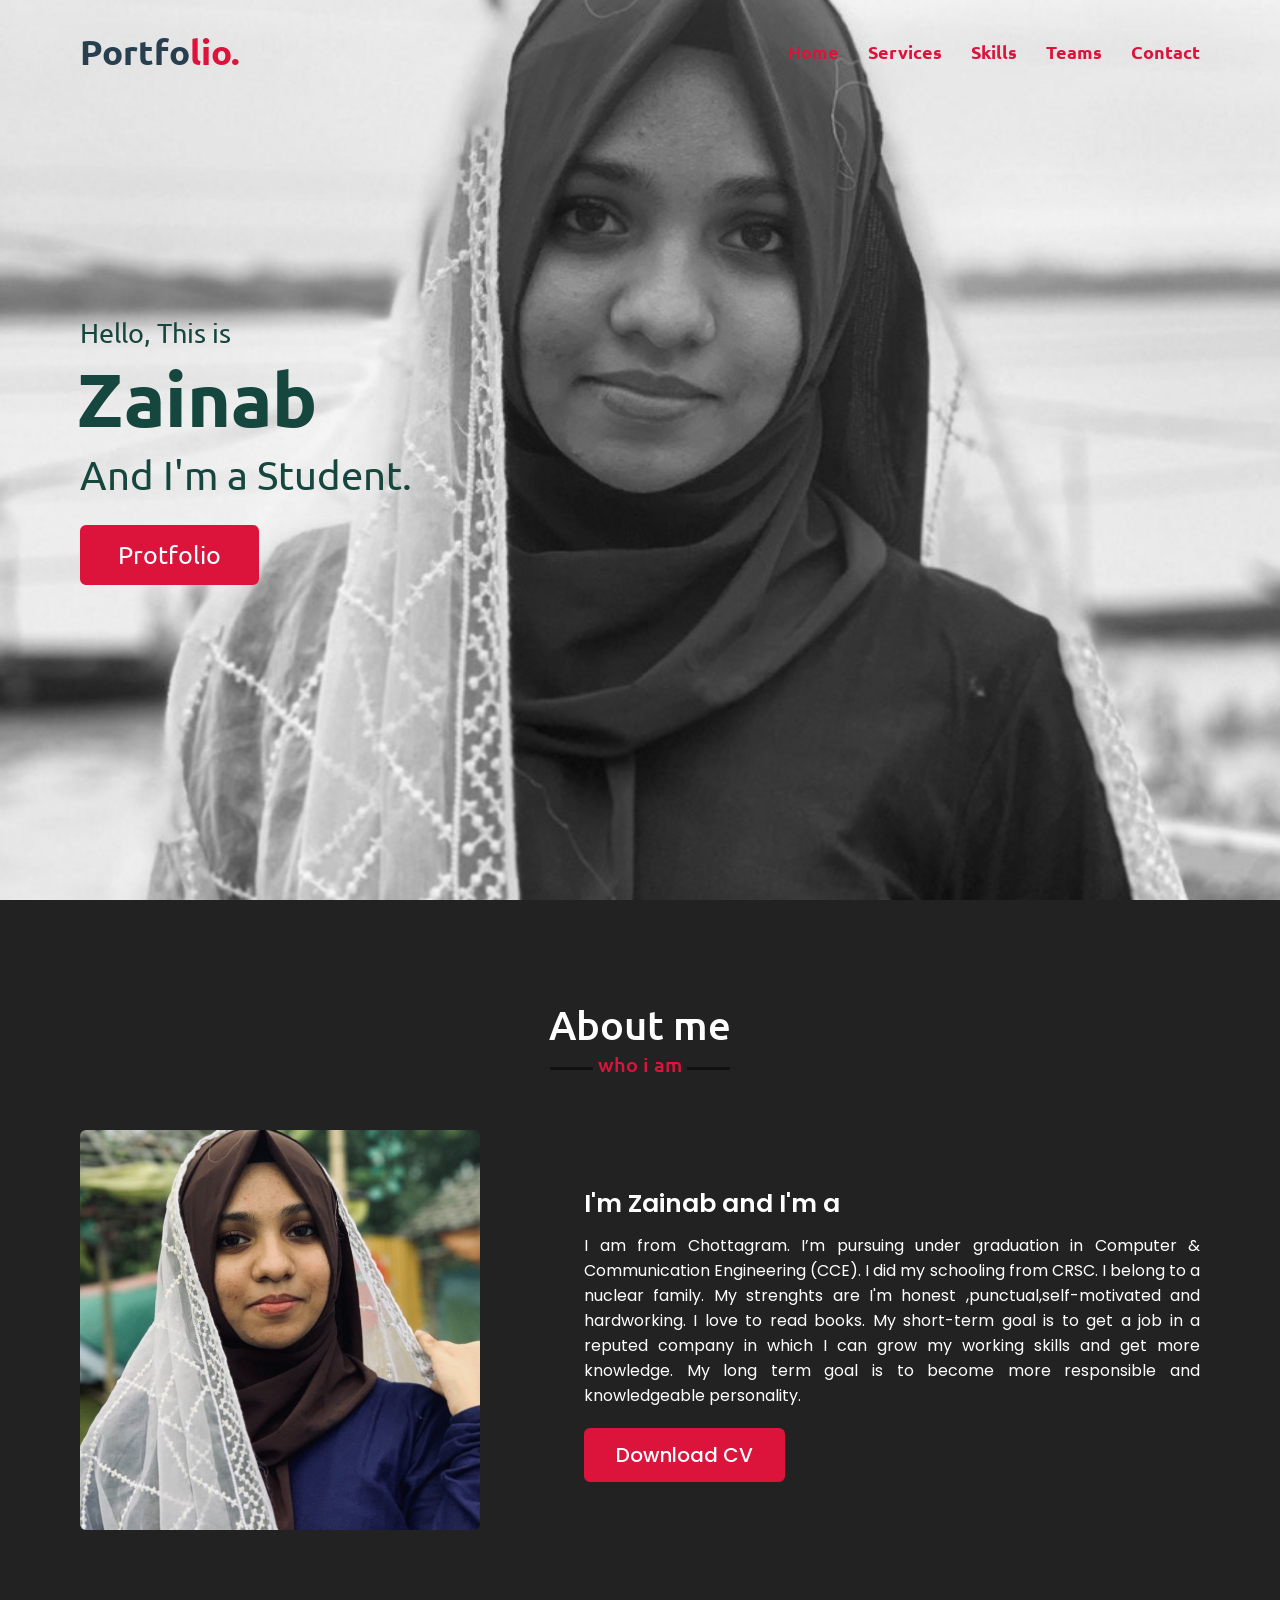
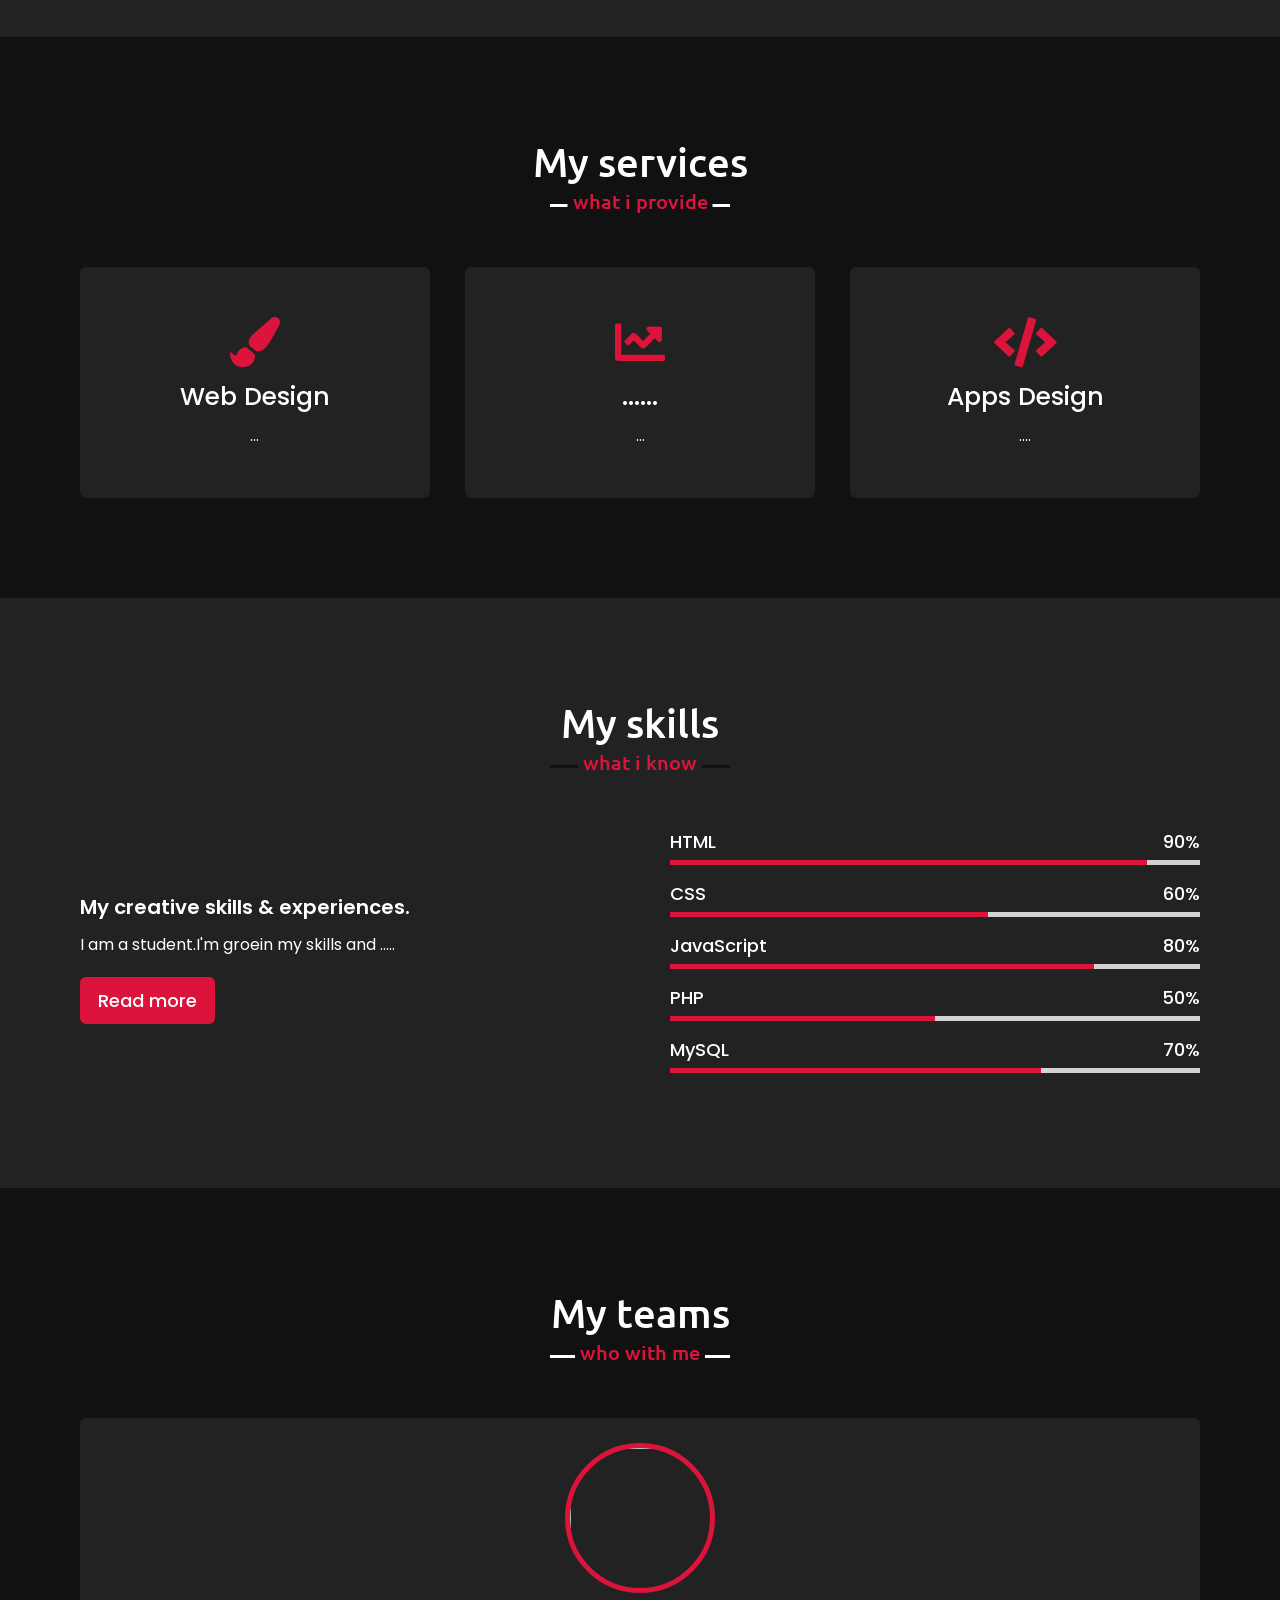
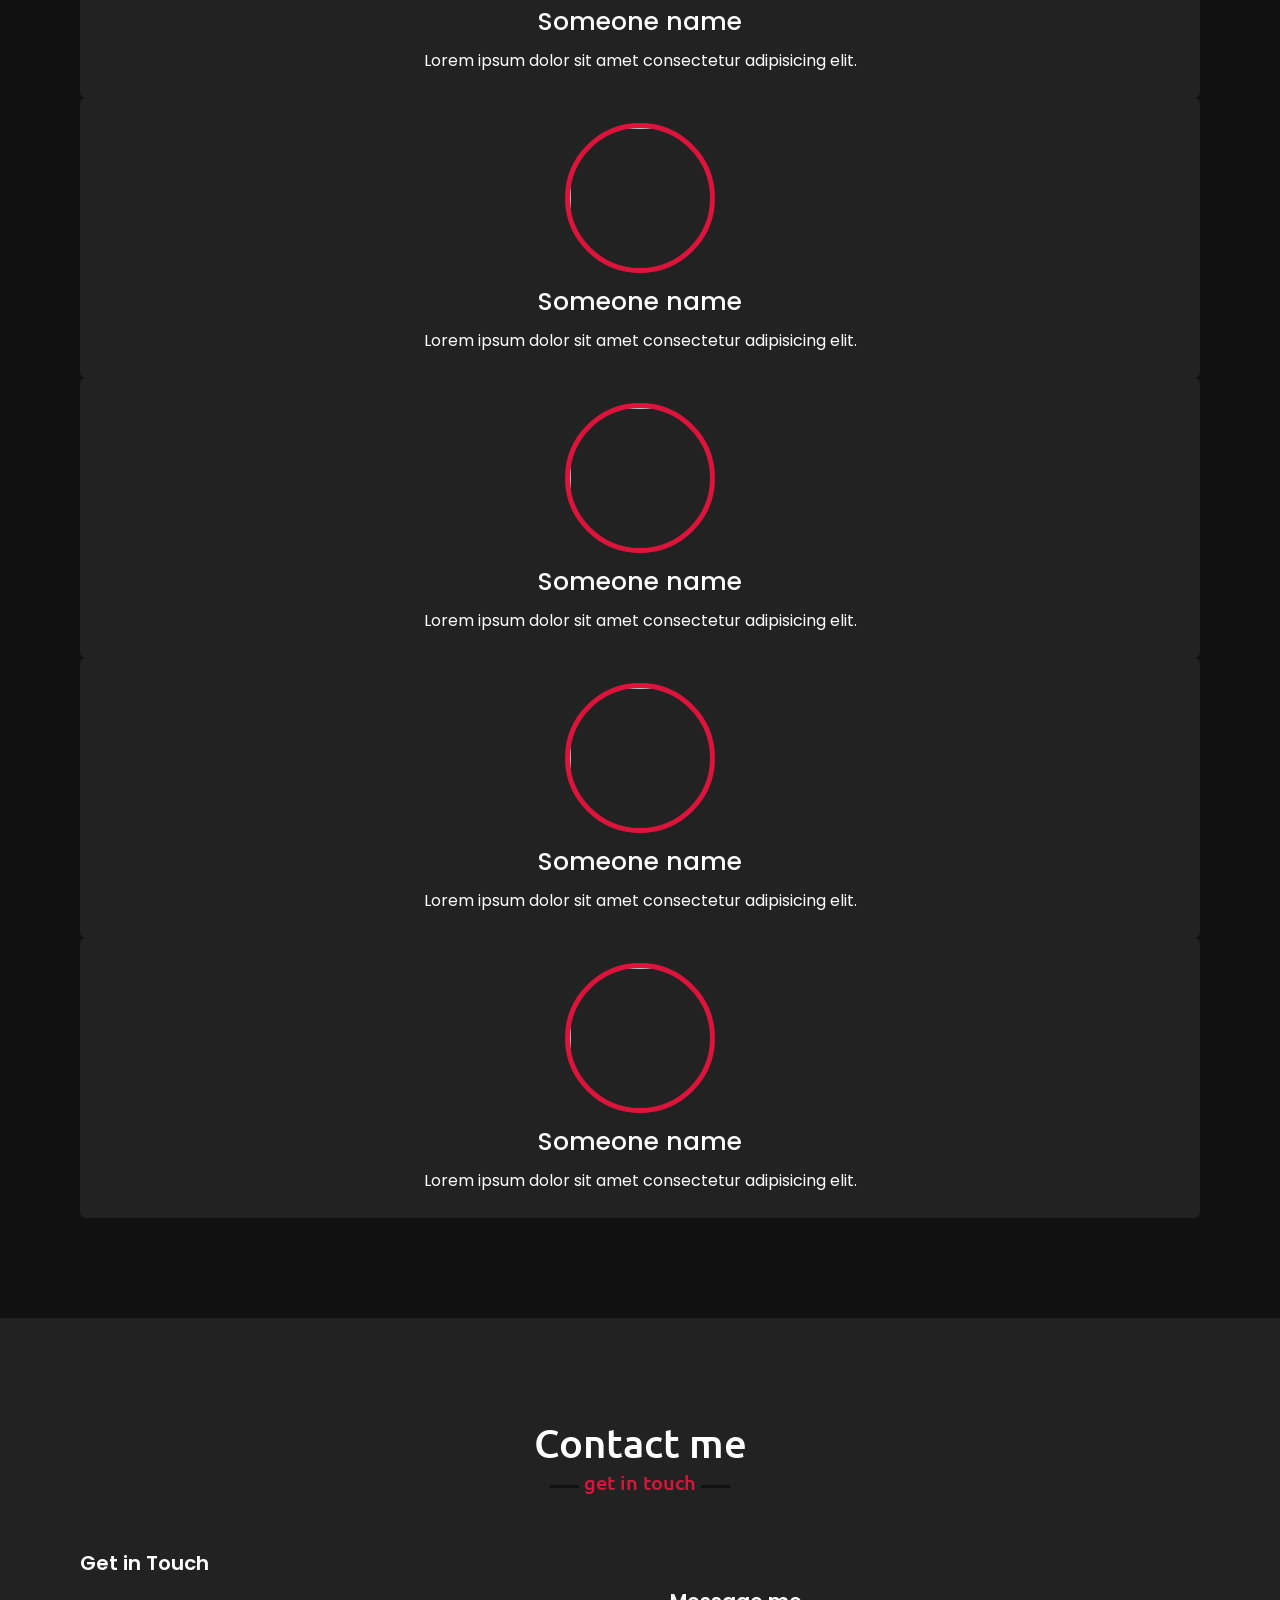
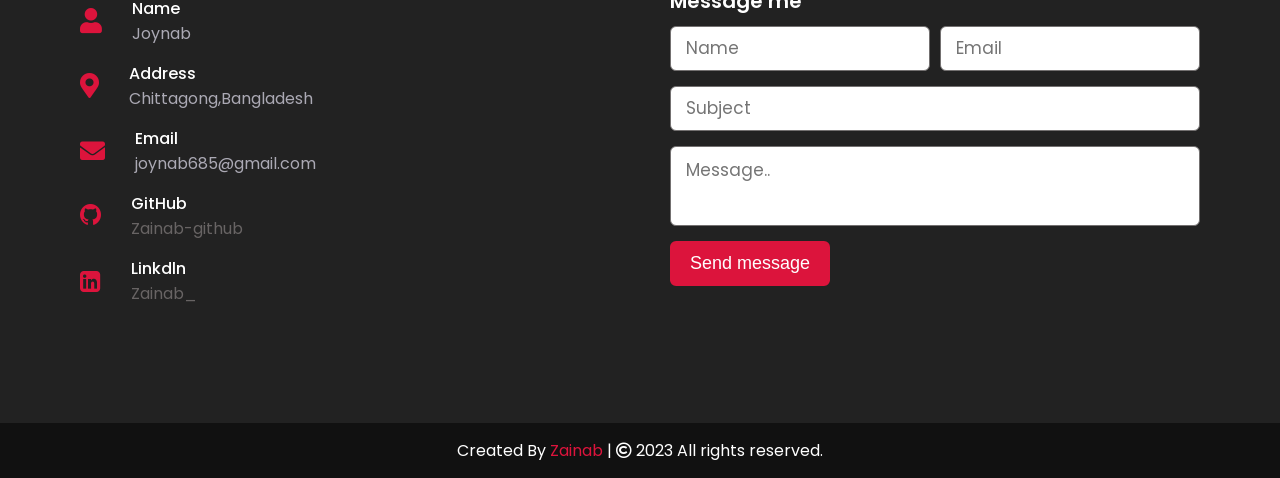
==== commit 88fe0ef8: "Update index.html" ====
--- a/index.html
+++ b/index.html
@@ -42,7 +42,7 @@
                 <div class="text-1">Hello, This is</div>
                 <div class="text-2">Zainab</div>
                 <div class="text-3">And I'm a Student.<span class="typing"></span></div>
-                <a href="#">Hire me</a>
+                <a href="#">Protfolio</a>
             </div>
         </div>
     </section>
